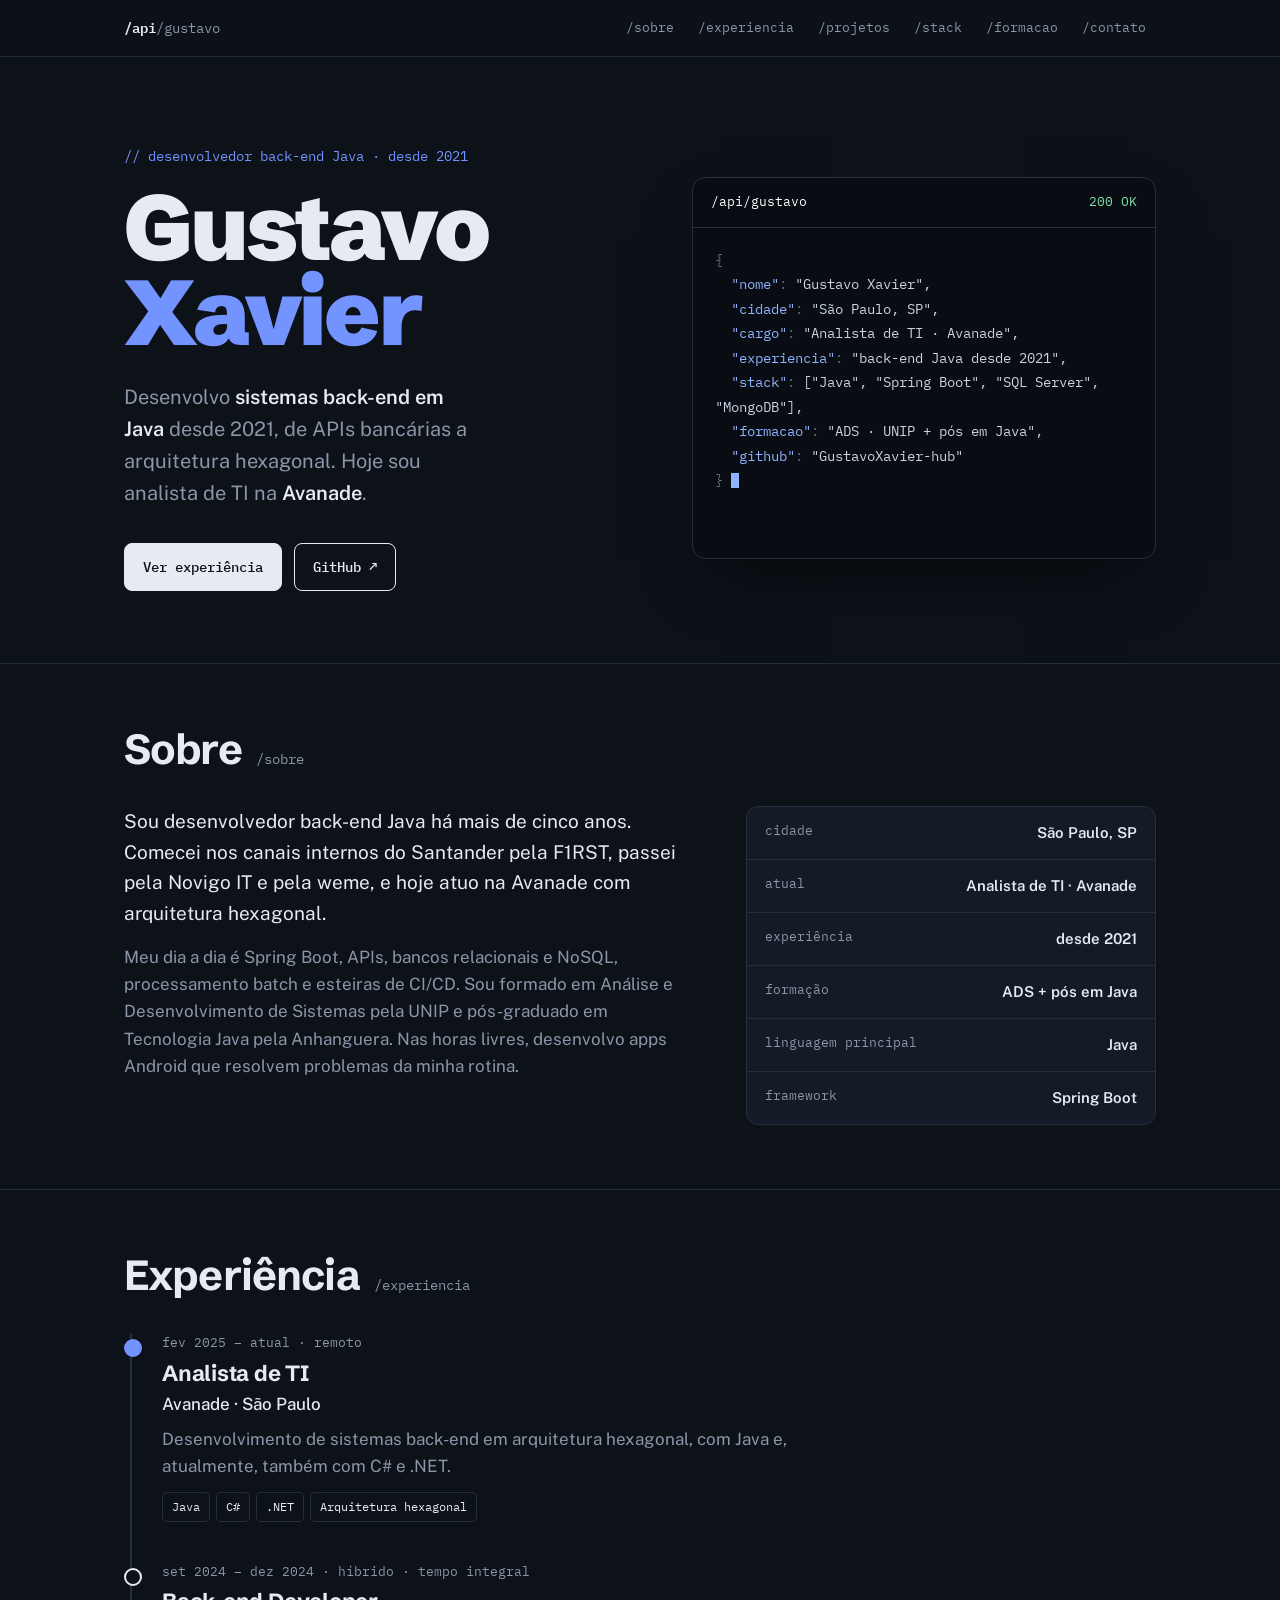
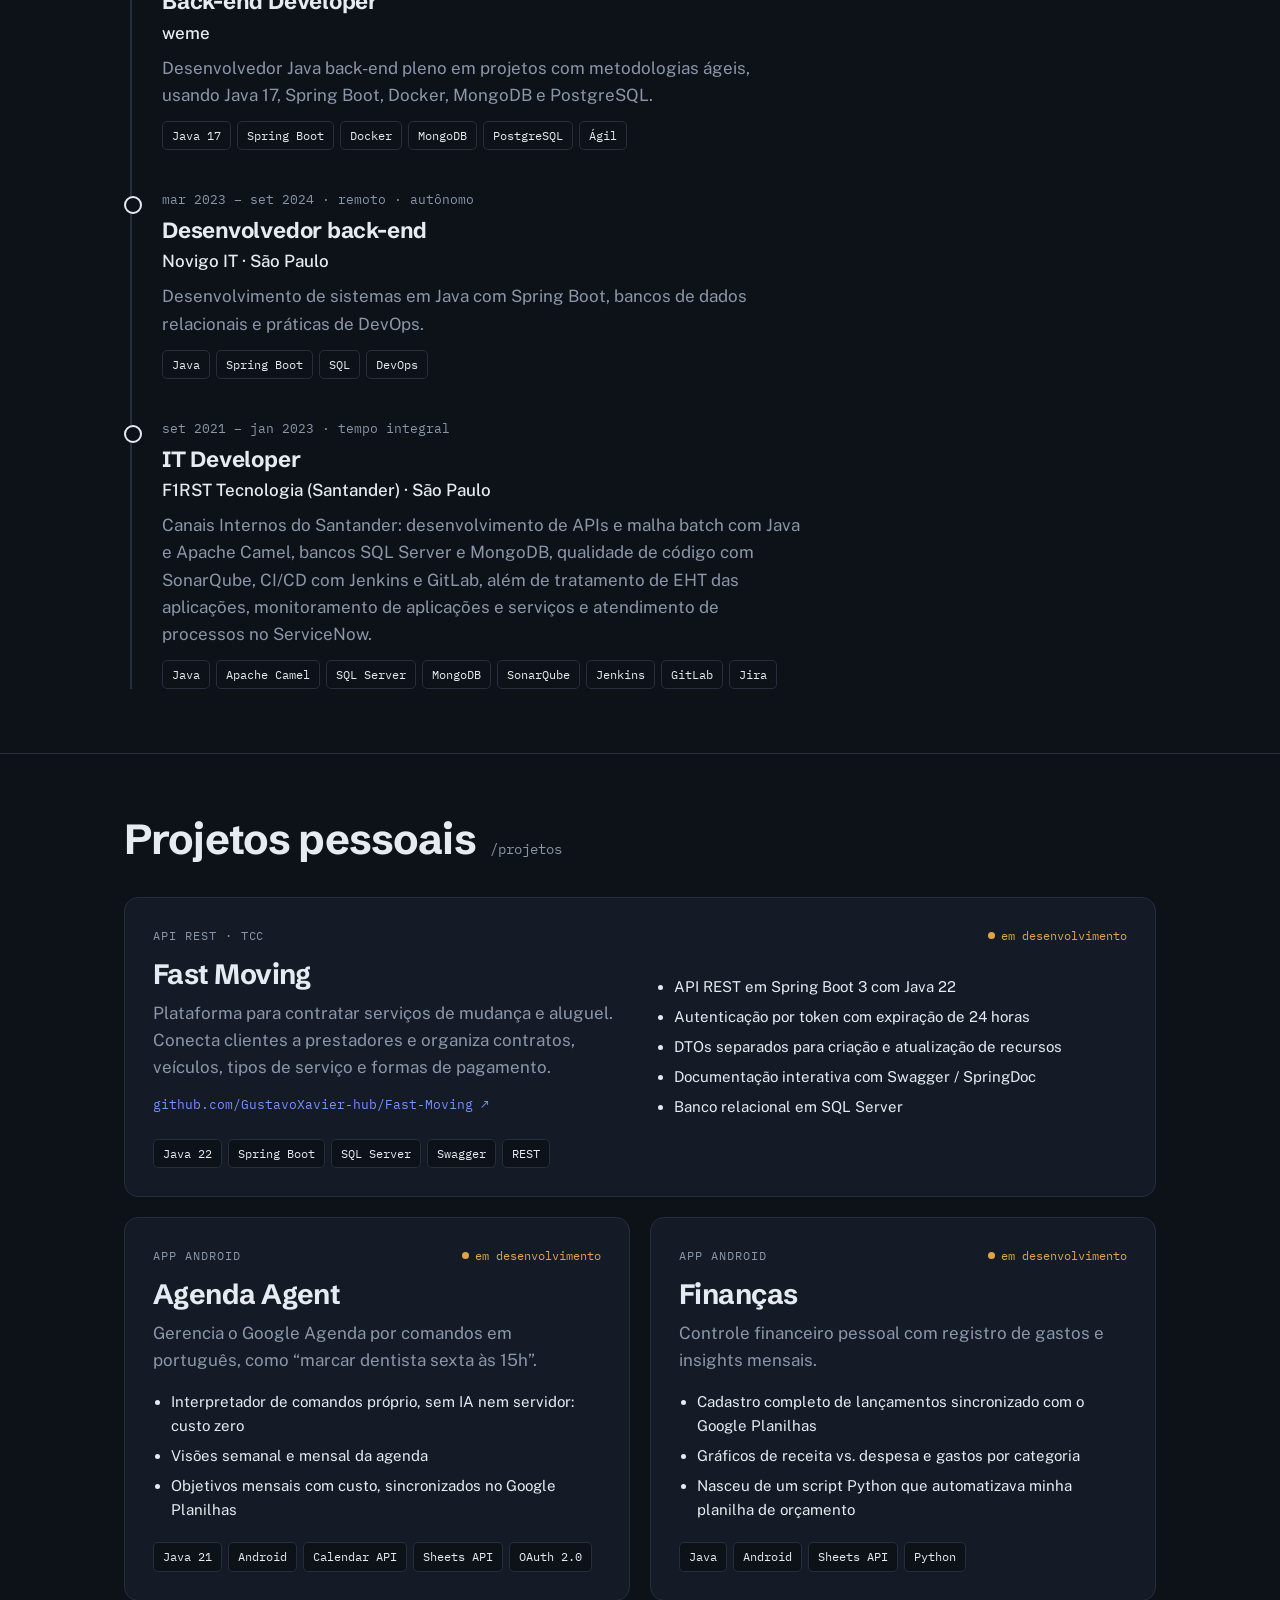
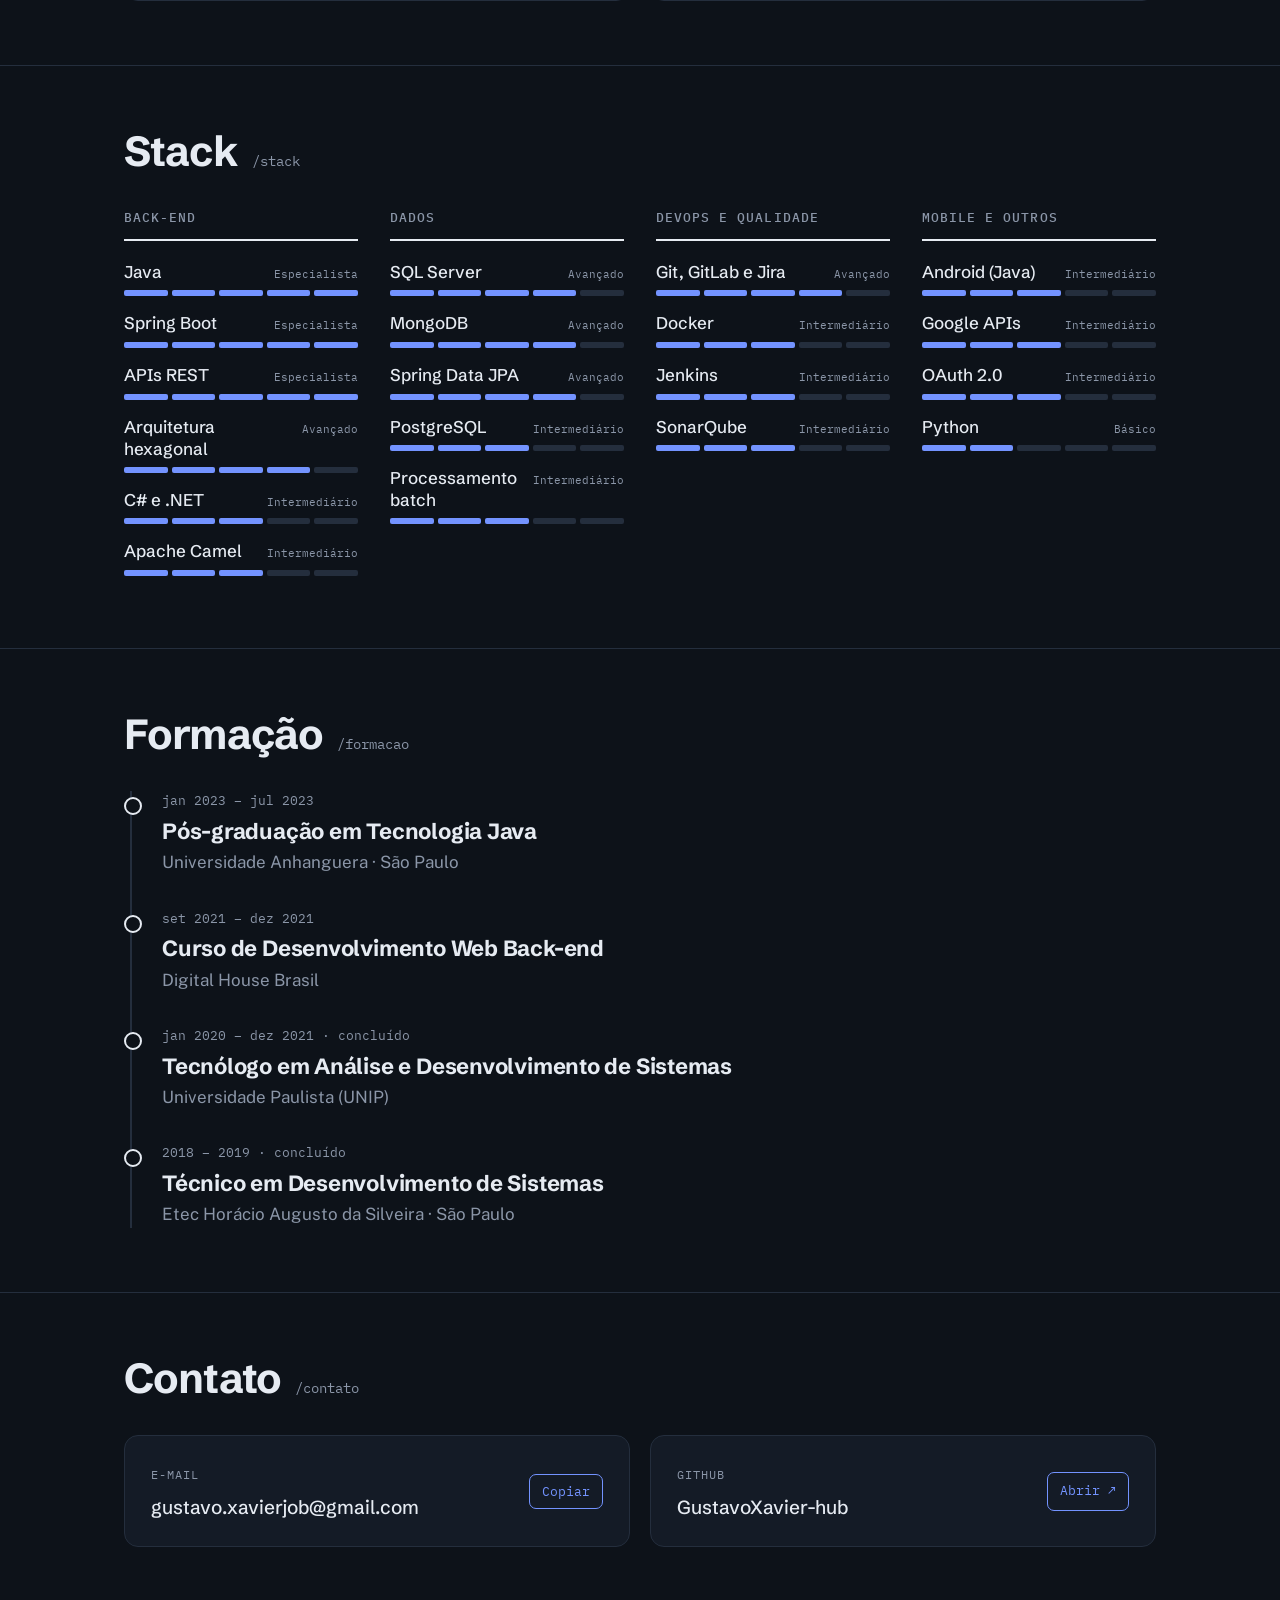
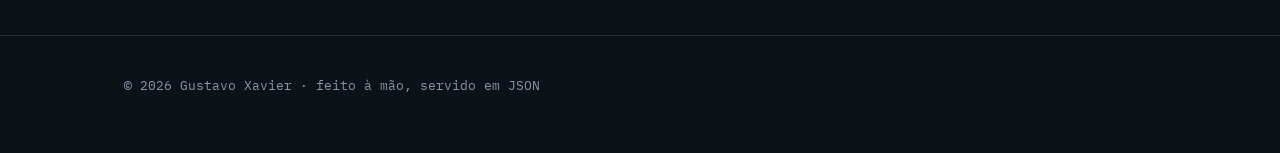
==== index.html @ a405fa2c "curriculo" ====
<!DOCTYPE html>
<html lang="pt-BR">
<head>
<meta charset="UTF-8">
<meta name="viewport" content="width=device-width, initial-scale=1">
<title>Gustavo Xavier — Desenvolvedor Java</title>
<link rel="preconnect" href="https://fonts.googleapis.com">
<link rel="preconnect" href="https://fonts.gstatic.com" crossorigin>
<link href="https://fonts.googleapis.com/css2?family=Schibsted+Grotesk:wght@500;700;900&family=Public+Sans:wght@400;500;600&family=IBM+Plex+Mono:wght@400;500;600&display=swap" rel="stylesheet">
<style>
  :root{
    --bg:#0D1219;
    --surface:#141B26;
    --ink:#E6EBF2;
    --muted:#8B96A8;
    --line:#242E3D;
    --cobalt:#7393FF;
    --cobalt-soft:rgba(115,147,255,.14);
    --amber:#E3A447;
    --code:#090D13;
    --display:"Schibsted Grotesk",system-ui,sans-serif;
    --body:"Public Sans",system-ui,sans-serif;
    --mono:"IBM Plex Mono",ui-monospace,monospace;
  }
  *{box-sizing:border-box;margin:0;padding:0}
  html{color-scheme:dark}
  html{scroll-behavior:smooth}
  body{background:var(--bg);color:var(--ink);font-family:var(--body);font-size:17px;line-height:1.6;-webkit-font-smoothing:antialiased}
  a{color:inherit}
  :focus-visible{outline:2px solid var(--cobalt);outline-offset:3px;border-radius:4px}
  .wrap{max-width:1080px;margin:0 auto;padding:0 24px}

  /* barra superior, como a base URL de uma API */
  .bar{position:sticky;top:0;z-index:5;background:rgba(13,18,25,.85);backdrop-filter:blur(8px);border-bottom:1px solid var(--line)}
  .bar .wrap{display:flex;align-items:center;justify-content:space-between;height:56px;gap:16px}
  .base{font-family:var(--mono);font-size:14px;color:var(--muted);white-space:nowrap}
  .base b{color:var(--ink);font-weight:600}
  .bar nav{display:flex;gap:4px;overflow-x:auto}
  .bar nav a{font-family:var(--mono);font-size:13px;text-decoration:none;color:var(--muted);padding:6px 10px;border-radius:6px;white-space:nowrap}
  .bar nav a:hover{background:var(--surface);color:var(--ink)}

  /* hero */
  .hero{padding:88px 0 72px}
  .hero .wrap{display:grid;grid-template-columns:1.05fr .95fr;gap:56px;align-items:center}
  .hello{font-family:var(--mono);font-size:14px;color:var(--cobalt);margin-bottom:18px}
  h1{font-family:var(--display);font-weight:900;font-size:clamp(52px,8vw,92px);line-height:.92;letter-spacing:-.035em}
  h1 span{display:block;color:var(--cobalt)}
  .lede{margin-top:26px;font-size:20px;color:var(--muted);max-width:30ch}
  .lede strong{color:var(--ink);font-weight:600}
  .cta{display:flex;gap:12px;margin-top:34px;flex-wrap:wrap}
  .btn{font-family:var(--mono);font-size:14px;font-weight:500;text-decoration:none;padding:12px 18px;border-radius:8px;border:1px solid var(--ink);display:inline-flex;align-items:center;gap:8px}
  .btn.primary{background:var(--ink);color:var(--bg)}
  .btn.primary:hover{background:var(--cobalt);border-color:var(--cobalt);color:var(--bg)}
  .btn.ghost:hover{background:var(--surface)}

  /* a resposta da API: assinatura da página */
  .response{background:var(--code);color:#C9D3E3;border:1px solid var(--line);border-radius:14px;overflow:hidden;box-shadow:0 30px 70px -30px rgba(0,0,0,.8)}
  .response .req{display:flex;align-items:center;gap:10px;padding:14px 18px;border-bottom:1px solid #222D3D;font-family:var(--mono);font-size:13px}
  .method{font-family:var(--mono);font-size:12px;font-weight:600;letter-spacing:.04em;padding:3px 8px;border-radius:5px;background:var(--cobalt);color:var(--bg)}
  .req .path{color:#fff}
  .req .status{margin-left:auto;color:#7EE0A6}
  .response pre{font-family:var(--mono);font-size:14px;line-height:1.75;padding:20px 22px 24px;white-space:pre-wrap;min-height:330px}
  .k{color:#8FB4FF}.s{color:#F2C27A}.p{color:#5E6B80}
  .caret{display:inline-block;width:8px;height:1.1em;background:#8FB4FF;vertical-align:-3px;animation:blink 1s steps(1) infinite}
  @keyframes blink{50%{opacity:0}}

  /* seções como endpoints */
  section.res{padding:64px 0;border-top:1px solid var(--line)}
  .endpoint{display:flex;align-items:baseline;gap:14px;margin-bottom:36px;flex-wrap:wrap}
  .endpoint .method{background:var(--cobalt-soft);color:var(--cobalt)}
  .endpoint h2{font-family:var(--display);font-weight:700;font-size:clamp(30px,4vw,42px);letter-spacing:-.02em;line-height:1}
  .endpoint code{font-family:var(--mono);font-size:14px;color:var(--muted)}

  .about{display:grid;grid-template-columns:1.4fr 1fr;gap:48px}
  .about p{font-size:19px;max-width:56ch}
  .about p + p{margin-top:16px;color:var(--muted);font-size:17px}
  .facts{list-style:none;border:1px solid var(--line);border-radius:12px;background:var(--surface)}
  .facts li{display:flex;justify-content:space-between;gap:16px;padding:14px 18px;font-size:15px}
  .facts li + li{border-top:1px solid var(--line)}
  .facts span{font-family:var(--mono);font-size:13px;color:var(--muted)}
  .facts b{font-weight:600;text-align:right}

  .projects{display:grid;grid-template-columns:repeat(2,1fr);gap:20px}
  .proj{background:var(--surface);border:1px solid var(--line);border-radius:14px;padding:28px;display:flex;flex-direction:column;transition:border-color .2s,transform .2s}
  .proj:hover{border-color:var(--cobalt);transform:translateY(-2px)}
  .proj.feature{grid-column:1 / -1}
  .proj .top{display:flex;justify-content:space-between;align-items:center;gap:12px;margin-bottom:14px}
  .kind{font-family:var(--mono);font-size:12px;color:var(--muted);text-transform:uppercase;letter-spacing:.08em}
  .state{font-family:var(--mono);font-size:12px;color:var(--amber);display:inline-flex;align-items:center;gap:6px}
  .state::before{content:"";width:7px;height:7px;border-radius:50%;background:var(--amber)}
  .proj h3{font-family:var(--display);font-weight:700;font-size:28px;letter-spacing:-.02em;line-height:1.1}
  .proj p{margin-top:10px;color:var(--muted)}
  .proj ul.points{margin-top:16px;padding-left:18px;color:var(--ink);font-size:15px}
  .proj ul.points li + li{margin-top:6px}
  .feature .cols{display:grid;grid-template-columns:1fr 1fr;gap:32px}
  .tags{display:flex;flex-wrap:wrap;gap:6px;margin-top:auto;padding-top:20px}
  .tag{font-family:var(--mono);font-size:12px;padding:4px 9px;border-radius:5px;background:var(--bg);border:1px solid var(--line)}
  .proj a.repo{font-family:var(--mono);font-size:13px;color:var(--cobalt);text-decoration:none;margin-top:14px;display:inline-block}
  .proj a.repo:hover{text-decoration:underline}

  .stack{display:grid;grid-template-columns:repeat(4,1fr);gap:32px}
  .group h3{font-family:var(--mono);font-size:13px;font-weight:500;color:var(--muted);text-transform:uppercase;letter-spacing:.08em;padding-bottom:10px;border-bottom:2px solid var(--ink);margin-bottom:12px}
  .group ul{list-style:none}
  .group li{padding:8px 0}
  .sk{display:flex;justify-content:space-between;align-items:baseline;gap:8px}
  .sk span{font-family:var(--display);font-weight:500;font-size:17px;line-height:1.3}
  .sk em{font-style:normal;font-family:var(--mono);font-size:11px;color:var(--muted)}
  .meter{display:grid;grid-template-columns:repeat(5,1fr);gap:4px;margin-top:7px}
  .meter i{height:6px;border-radius:2px;background:var(--line)}
  .meter i.on{background:var(--cobalt)}
  .stack .group{min-width:0}

  .timeline{list-style:none;border-left:2px solid var(--line);margin-left:6px}
  .timeline li{position:relative;padding:0 0 32px 30px}
  .timeline li:last-child{padding-bottom:0}
  .timeline li::before{content:"";position:absolute;left:-8px;top:6px;width:14px;height:14px;border-radius:50%;background:var(--bg);border:2px solid var(--ink)}
  .timeline li.now::before{background:var(--cobalt);border-color:var(--cobalt)}
  .when{font-family:var(--mono);font-size:13px;color:var(--muted)}
  .timeline h3{font-family:var(--display);font-weight:700;font-size:22px;letter-spacing:-.01em;margin-top:2px}
  .timeline p{color:var(--muted)}
  .timeline .org{color:var(--ink);font-weight:500}
  .timeline .desc{margin-top:8px;max-width:64ch}
  .jobs .tags{padding-top:12px}
  .jobs li{padding-bottom:40px}

  .contact{display:grid;grid-template-columns:repeat(2,1fr);gap:20px}
  .ch{background:var(--surface);border:1px solid var(--line);border-radius:14px;padding:24px 26px;display:flex;justify-content:space-between;align-items:center;gap:16px}
  .ch span{font-family:var(--mono);font-size:12px;color:var(--muted);text-transform:uppercase;letter-spacing:.08em}
  .ch b{display:block;font-family:var(--display);font-weight:500;font-size:19px;margin-top:4px;word-break:break-all}
  .ch a, .ch button{font-family:var(--mono);font-size:13px;color:var(--cobalt);background:none;border:1px solid var(--cobalt);border-radius:7px;padding:8px 12px;cursor:pointer;text-decoration:none;white-space:nowrap}
  .ch a:hover, .ch button:hover{background:var(--cobalt);color:var(--bg)}

  footer{padding:40px 0 56px;border-top:1px solid var(--line);margin-top:24px}
  footer p{font-family:var(--mono);font-size:13px;color:var(--muted)}

  @media (max-width:860px){
    .hero{padding:56px 0 48px}
    .hero .wrap,.about,.feature .cols,.contact{grid-template-columns:1fr}
    .projects{grid-template-columns:1fr}
    .stack{grid-template-columns:repeat(2,1fr);gap:28px}
    .response pre{min-height:0;font-size:13px}
    .bar nav{display:none}
  }
  @media (prefers-reduced-motion:reduce){
    html{scroll-behavior:auto}
    .caret{animation:none}
    .proj{transition:none}
    .proj:hover{transform:none}
  }
</style>
</head>
<body>

<header class="bar">
  <div class="wrap">
    <div class="base"><b>/api</b>/gustavo</div>
    <nav aria-label="Seções">
      <a href="#sobre">/sobre</a>
      <a href="#experiencia">/experiencia</a>
      <a href="#projetos">/projetos</a>
      <a href="#stack">/stack</a>
      <a href="#formacao">/formacao</a>
      <a href="#contato">/contato</a>
    </nav>
  </div>
</header>

<main>
  <section class="hero">
    <div class="wrap">
      <div>
        <p class="hello">// desenvolvedor back-end Java · desde 2021</p>
        <h1>Gustavo<span>Xavier</span></h1>
        <p class="lede">Desenvolvo <strong>sistemas back-end em Java</strong> desde 2021, de APIs bancárias a arquitetura hexagonal. Hoje sou analista de TI na <strong>Avanade</strong>.</p>
        <div class="cta">
          <a class="btn primary" href="#experiencia">Ver experiência</a>
          <a class="btn ghost" href="https://github.com/GustavoXavier-hub">GitHub ↗</a>
        </div>
      </div>

      <div class="response" aria-label="Resumo do perfil em formato JSON">
        <div class="req">
          <span class="path">/api/gustavo</span>
          <span class="status">200 OK</span>
        </div>
        <pre id="json"></pre>
      </div>
    </div>
  </section>

  <section class="res" id="sobre">
    <div class="wrap">
      <div class="endpoint"><h2>Sobre</h2><code>/sobre</code></div>
      <div class="about">
        <div>
          <p>Sou desenvolvedor back-end Java há mais de cinco anos. Comecei nos canais internos do Santander pela F1RST, passei pela Novigo IT e pela weme, e hoje atuo na Avanade com arquitetura hexagonal.</p>
          <p>Meu dia a dia é Spring Boot, APIs, bancos relacionais e NoSQL, processamento batch e esteiras de CI/CD. Sou formado em Análise e Desenvolvimento de Sistemas pela UNIP e pós-graduado em Tecnologia Java pela Anhanguera. Nas horas livres, desenvolvo apps Android que resolvem problemas da minha rotina.</p>
        </div>
        <ul class="facts">
          <li><span>cidade</span><b>São Paulo, SP</b></li>
          <li><span>atual</span><b>Analista de TI · Avanade</b></li>
          <li><span>experiência</span><b>desde 2021</b></li>
          <li><span>formação</span><b>ADS + pós em Java</b></li>
          <li><span>linguagem principal</span><b>Java</b></li>
          <li><span>framework</span><b>Spring Boot</b></li>
        </ul>
      </div>
    </div>
  </section>

  <section class="res" id="experiencia">
    <div class="wrap">
      <div class="endpoint"><h2>Experiência</h2><code>/experiencia</code></div>
      <ol class="timeline jobs">
        <li class="now">
          <p class="when">fev 2025 – atual · remoto</p>
          <h3>Analista de TI</h3>
          <p class="org">Avanade · São Paulo</p>
          <p class="desc">Desenvolvimento de sistemas back-end em arquitetura hexagonal, com Java e, atualmente, também com C# e .NET.</p>
          <div class="tags"><span class="tag">Java</span><span class="tag">C#</span><span class="tag">.NET</span><span class="tag">Arquitetura hexagonal</span></div>
        </li>
        <li>
          <p class="when">set 2024 – dez 2024 · híbrido · tempo integral</p>
          <h3>Back-end Developer</h3>
          <p class="org">weme</p>
          <p class="desc">Desenvolvedor Java back-end pleno em projetos com metodologias ágeis, usando Java 17, Spring Boot, Docker, MongoDB e PostgreSQL.</p>
          <div class="tags"><span class="tag">Java 17</span><span class="tag">Spring Boot</span><span class="tag">Docker</span><span class="tag">MongoDB</span><span class="tag">PostgreSQL</span><span class="tag">Ágil</span></div>
        </li>
        <li>
          <p class="when">mar 2023 – set 2024 · remoto · autônomo</p>
          <h3>Desenvolvedor back-end</h3>
          <p class="org">Novigo IT · São Paulo</p>
          <p class="desc">Desenvolvimento de sistemas em Java com Spring Boot, bancos de dados relacionais e práticas de DevOps.</p>
          <div class="tags"><span class="tag">Java</span><span class="tag">Spring Boot</span><span class="tag">SQL</span><span class="tag">DevOps</span></div>
        </li>
        <li>
          <p class="when">set 2021 – jan 2023 · tempo integral</p>
          <h3>IT Developer</h3>
          <p class="org">F1RST Tecnologia (Santander) · São Paulo</p>
          <p class="desc">Canais Internos do Santander: desenvolvimento de APIs e malha batch com Java e Apache Camel, bancos SQL Server e MongoDB, qualidade de código com SonarQube, CI/CD com Jenkins e GitLab, além de tratamento de EHT das aplicações, monitoramento de aplicações e serviços e atendimento de processos no ServiceNow.</p>
          <div class="tags"><span class="tag">Java</span><span class="tag">Apache Camel</span><span class="tag">SQL Server</span><span class="tag">MongoDB</span><span class="tag">SonarQube</span><span class="tag">Jenkins</span><span class="tag">GitLab</span><span class="tag">Jira</span></div>
        </li>
      </ol>
    </div>
  </section>

  <section class="res" id="projetos">
    <div class="wrap">
      <div class="endpoint"><h2>Projetos pessoais</h2><code>/projetos</code></div>
      <div class="projects">

        <article class="proj feature">
          <div class="top"><span class="kind">API REST · TCC</span><span class="state">em desenvolvimento</span></div>
          <div class="cols">
            <div>
              <h3>Fast Moving</h3>
              <p>Plataforma para contratar serviços de mudança e aluguel. Conecta clientes a prestadores e organiza contratos, veículos, tipos de serviço e formas de pagamento.</p>
              <a class="repo" href="https://github.com/GustavoXavier-hub/Fast-Moving">github.com/GustavoXavier-hub/Fast-Moving ↗</a>
            </div>
            <ul class="points">
              <li>API REST em Spring Boot 3 com Java 22</li>
              <li>Autenticação por token com expiração de 24 horas</li>
              <li>DTOs separados para criação e atualização de recursos</li>
              <li>Documentação interativa com Swagger / SpringDoc</li>
              <li>Banco relacional em SQL Server</li>
            </ul>
          </div>
          <div class="tags"><span class="tag">Java 22</span><span class="tag">Spring Boot</span><span class="tag">SQL Server</span><span class="tag">Swagger</span><span class="tag">REST</span></div>
        </article>

        <article class="proj">
          <div class="top"><span class="kind">App Android</span><span class="state">em desenvolvimento</span></div>
          <h3>Agenda Agent</h3>
          <p>Gerencia o Google Agenda por comandos em português, como “marcar dentista sexta às 15h”.</p>
          <ul class="points">
            <li>Interpretador de comandos próprio, sem IA nem servidor: custo zero</li>
            <li>Visões semanal e mensal da agenda</li>
            <li>Objetivos mensais com custo, sincronizados no Google Planilhas</li>
          </ul>
          <div class="tags"><span class="tag">Java 21</span><span class="tag">Android</span><span class="tag">Calendar API</span><span class="tag">Sheets API</span><span class="tag">OAuth 2.0</span></div>
        </article>

        <article class="proj">
          <div class="top"><span class="kind">App Android</span><span class="state">em desenvolvimento</span></div>
          <h3>Finanças</h3>
          <p>Controle financeiro pessoal com registro de gastos e insights mensais.</p>
          <ul class="points">
            <li>Cadastro completo de lançamentos sincronizado com o Google Planilhas</li>
            <li>Gráficos de receita vs. despesa e gastos por categoria</li>
            <li>Nasceu de um script Python que automatizava minha planilha de orçamento</li>
          </ul>
          <div class="tags"><span class="tag">Java</span><span class="tag">Android</span><span class="tag">Sheets API</span><span class="tag">Python</span></div>
        </article>

      </div>
    </div>
  </section>

  <section class="res" id="stack">
    <div class="wrap">
      <div class="endpoint"><h2>Stack</h2><code>/stack</code></div>
      <div class="stack">
        <div class="group"><h3>Back-end</h3><ul>
          <li><div class="sk"><span>Java</span><em>Especialista</em></div><div class="meter" role="img" aria-label="Java: Especialista, nível 5 de 5"><i class="on"></i><i class="on"></i><i class="on"></i><i class="on"></i><i class="on"></i></div></li>
          <li><div class="sk"><span>Spring Boot</span><em>Especialista</em></div><div class="meter" role="img" aria-label="Spring Boot: Especialista, nível 5 de 5"><i class="on"></i><i class="on"></i><i class="on"></i><i class="on"></i><i class="on"></i></div></li>
          <li><div class="sk"><span>APIs REST</span><em>Especialista</em></div><div class="meter" role="img" aria-label="APIs REST: Especialista, nível 5 de 5"><i class="on"></i><i class="on"></i><i class="on"></i><i class="on"></i><i class="on"></i></div></li>
          <li><div class="sk"><span>Arquitetura hexagonal</span><em>Avançado</em></div><div class="meter" role="img" aria-label="Arquitetura hexagonal: Avançado, nível 4 de 5"><i class="on"></i><i class="on"></i><i class="on"></i><i class="on"></i><i class=""></i></div></li>
          <li><div class="sk"><span>C# e .NET</span><em>Intermediário</em></div><div class="meter" role="img" aria-label="C# e .NET: Intermediário, nível 3 de 5"><i class="on"></i><i class="on"></i><i class="on"></i><i class=""></i><i class=""></i></div></li>
          <li><div class="sk"><span>Apache Camel</span><em>Intermediário</em></div><div class="meter" role="img" aria-label="Apache Camel: Intermediário, nível 3 de 5"><i class="on"></i><i class="on"></i><i class="on"></i><i class=""></i><i class=""></i></div></li>
        </ul></div>
        <div class="group"><h3>Dados</h3><ul>
          <li><div class="sk"><span>SQL Server</span><em>Avançado</em></div><div class="meter" role="img" aria-label="SQL Server: Avançado, nível 4 de 5"><i class="on"></i><i class="on"></i><i class="on"></i><i class="on"></i><i class=""></i></div></li>
          <li><div class="sk"><span>MongoDB</span><em>Avançado</em></div><div class="meter" role="img" aria-label="MongoDB: Avançado, nível 4 de 5"><i class="on"></i><i class="on"></i><i class="on"></i><i class="on"></i><i class=""></i></div></li>
          <li><div class="sk"><span>Spring Data JPA</span><em>Avançado</em></div><div class="meter" role="img" aria-label="Spring Data JPA: Avançado, nível 4 de 5"><i class="on"></i><i class="on"></i><i class="on"></i><i class="on"></i><i class=""></i></div></li>
          <li><div class="sk"><span>PostgreSQL</span><em>Intermediário</em></div><div class="meter" role="img" aria-label="PostgreSQL: Intermediário, nível 3 de 5"><i class="on"></i><i class="on"></i><i class="on"></i><i class=""></i><i class=""></i></div></li>
          <li><div class="sk"><span>Processamento batch</span><em>Intermediário</em></div><div class="meter" role="img" aria-label="Processamento batch: Intermediário, nível 3 de 5"><i class="on"></i><i class="on"></i><i class="on"></i><i class=""></i><i class=""></i></div></li>
        </ul></div>
        <div class="group"><h3>DevOps e qualidade</h3><ul>
          <li><div class="sk"><span>Git, GitLab e Jira</span><em>Avançado</em></div><div class="meter" role="img" aria-label="Git, GitLab e Jira: Avançado, nível 4 de 5"><i class="on"></i><i class="on"></i><i class="on"></i><i class="on"></i><i class=""></i></div></li>
          <li><div class="sk"><span>Docker</span><em>Intermediário</em></div><div class="meter" role="img" aria-label="Docker: Intermediário, nível 3 de 5"><i class="on"></i><i class="on"></i><i class="on"></i><i class=""></i><i class=""></i></div></li>
          <li><div class="sk"><span>Jenkins</span><em>Intermediário</em></div><div class="meter" role="img" aria-label="Jenkins: Intermediário, nível 3 de 5"><i class="on"></i><i class="on"></i><i class="on"></i><i class=""></i><i class=""></i></div></li>
          <li><div class="sk"><span>SonarQube</span><em>Intermediário</em></div><div class="meter" role="img" aria-label="SonarQube: Intermediário, nível 3 de 5"><i class="on"></i><i class="on"></i><i class="on"></i><i class=""></i><i class=""></i></div></li>
        </ul></div>
        <div class="group"><h3>Mobile e outros</h3><ul>
          <li><div class="sk"><span>Android (Java)</span><em>Intermediário</em></div><div class="meter" role="img" aria-label="Android (Java): Intermediário, nível 3 de 5"><i class="on"></i><i class="on"></i><i class="on"></i><i class=""></i><i class=""></i></div></li>
          <li><div class="sk"><span>Google APIs</span><em>Intermediário</em></div><div class="meter" role="img" aria-label="Google APIs: Intermediário, nível 3 de 5"><i class="on"></i><i class="on"></i><i class="on"></i><i class=""></i><i class=""></i></div></li>
          <li><div class="sk"><span>OAuth 2.0</span><em>Intermediário</em></div><div class="meter" role="img" aria-label="OAuth 2.0: Intermediário, nível 3 de 5"><i class="on"></i><i class="on"></i><i class="on"></i><i class=""></i><i class=""></i></div></li>
          <li><div class="sk"><span>Python</span><em>Básico</em></div><div class="meter" role="img" aria-label="Python: Básico, nível 2 de 5"><i class="on"></i><i class="on"></i><i class=""></i><i class=""></i><i class=""></i></div></li>
        </ul></div>
      </div>
    </div>
  </section>

  <section class="res" id="formacao">
    <div class="wrap">
      <div class="endpoint"><h2>Formação</h2><code>/formacao</code></div>
      <ol class="timeline">
        <li>
          <p class="when">jan 2023 – jul 2023</p>
          <h3>Pós-graduação em Tecnologia Java</h3>
          <p>Universidade Anhanguera · São Paulo</p>
        </li>
        <li>
          <p class="when">set 2021 – dez 2021</p>
          <h3>Curso de Desenvolvimento Web Back-end</h3>
          <p>Digital House Brasil</p>
        </li>
        <li>
          <p class="when">jan 2020 – dez 2021 · concluído</p>
          <h3>Tecnólogo em Análise e Desenvolvimento de Sistemas</h3>
          <p>Universidade Paulista (UNIP)</p>
        </li>
        <li>
          <p class="when">2018 – 2019 · concluído</p>
          <h3>Técnico em Desenvolvimento de Sistemas</h3>
          <p>Etec Horácio Augusto da Silveira · São Paulo</p>
        </li>
      </ol>
    </div>
  </section>

  <section class="res" id="contato">
    <div class="wrap">
      <div class="endpoint"><h2>Contato</h2><code>/contato</code></div>
      <div class="contact">
        <div class="ch">
          <div><span>e-mail</span><b id="mail">gustavo.xavierjob@gmail.com</b></div>
          <button type="button" id="copy">Copiar</button>
        </div>
        <div class="ch">
          <div><span>GitHub</span><b>GustavoXavier-hub</b></div>
          <a href="https://github.com/GustavoXavier-hub">Abrir ↗</a>
        </div>
      </div>
    </div>
  </section>
</main>

<footer>
  <div class="wrap"><p>© 2026 Gustavo Xavier · feito à mão, servido em JSON</p></div>
</footer>

<script>
  // Resposta da API digitada no carregamento
  const lines = [
    ['{', 'p'],
    ['  "nome": "Gustavo Xavier",', 'kv'],
    ['  "cidade": "São Paulo, SP",', 'kv'],
    ['  "cargo": "Analista de TI · Avanade",', 'kv'],
    ['  "experiencia": "back-end Java desde 2021",', 'kv'],
    ['  "stack": ["Java", "Spring Boot", "SQL Server", "MongoDB"],', 'kv'],
    ['  "formacao": "ADS · UNIP + pós em Java",', 'kv'],
        ['  "github": "GustavoXavier-hub"', 'kv'],
    ['}', 'p']
  ];
  const esc = s => s.replace(/&/g,'&amp;').replace(/</g,'&lt;');
  function paint(line, type){
    if(type === 'p') return '<span class="p">'+esc(line)+'</span>';
    return esc(line)
      .replace(/^(\s*)("[^"]+")(:)/, '$1<span class="k">$2</span><span class="p">$3</span>')
      .replace(/(: )(.*)$/, (m,a,b)=> a + b.replace(/("[^"]*")/g,'<span class="s">$1</span>'));
  }
  const out = document.getElementById('json');
  const full = lines.map(([l,t]) => paint(l,t)).join('\n');
  const reduce = window.matchMedia('(prefers-reduced-motion: reduce)').matches;
  if(reduce){ out.innerHTML = full; }
  else{
    let i = 0;
    const tick = () => {
      out.innerHTML = lines.slice(0,i).map(([l,t]) => paint(l,t)).join('\n') + (i < lines.length ? '\n<span class="caret"></span>' : ' <span class="caret"></span>');
      if(i++ < lines.length) setTimeout(tick, 140);
    };
    tick();
  }

  // Copiar e-mail
  const btn = document.getElementById('copy');
  btn.addEventListener('click', async () => {
    try{
      await navigator.clipboard.writeText(document.getElementById('mail').textContent);
      btn.textContent = 'Copiado';
    }catch(e){
      btn.textContent = 'Selecione o texto';
    }
    setTimeout(()=> btn.textContent = 'Copiar', 2000);
  });
</script>
</body>
</html>
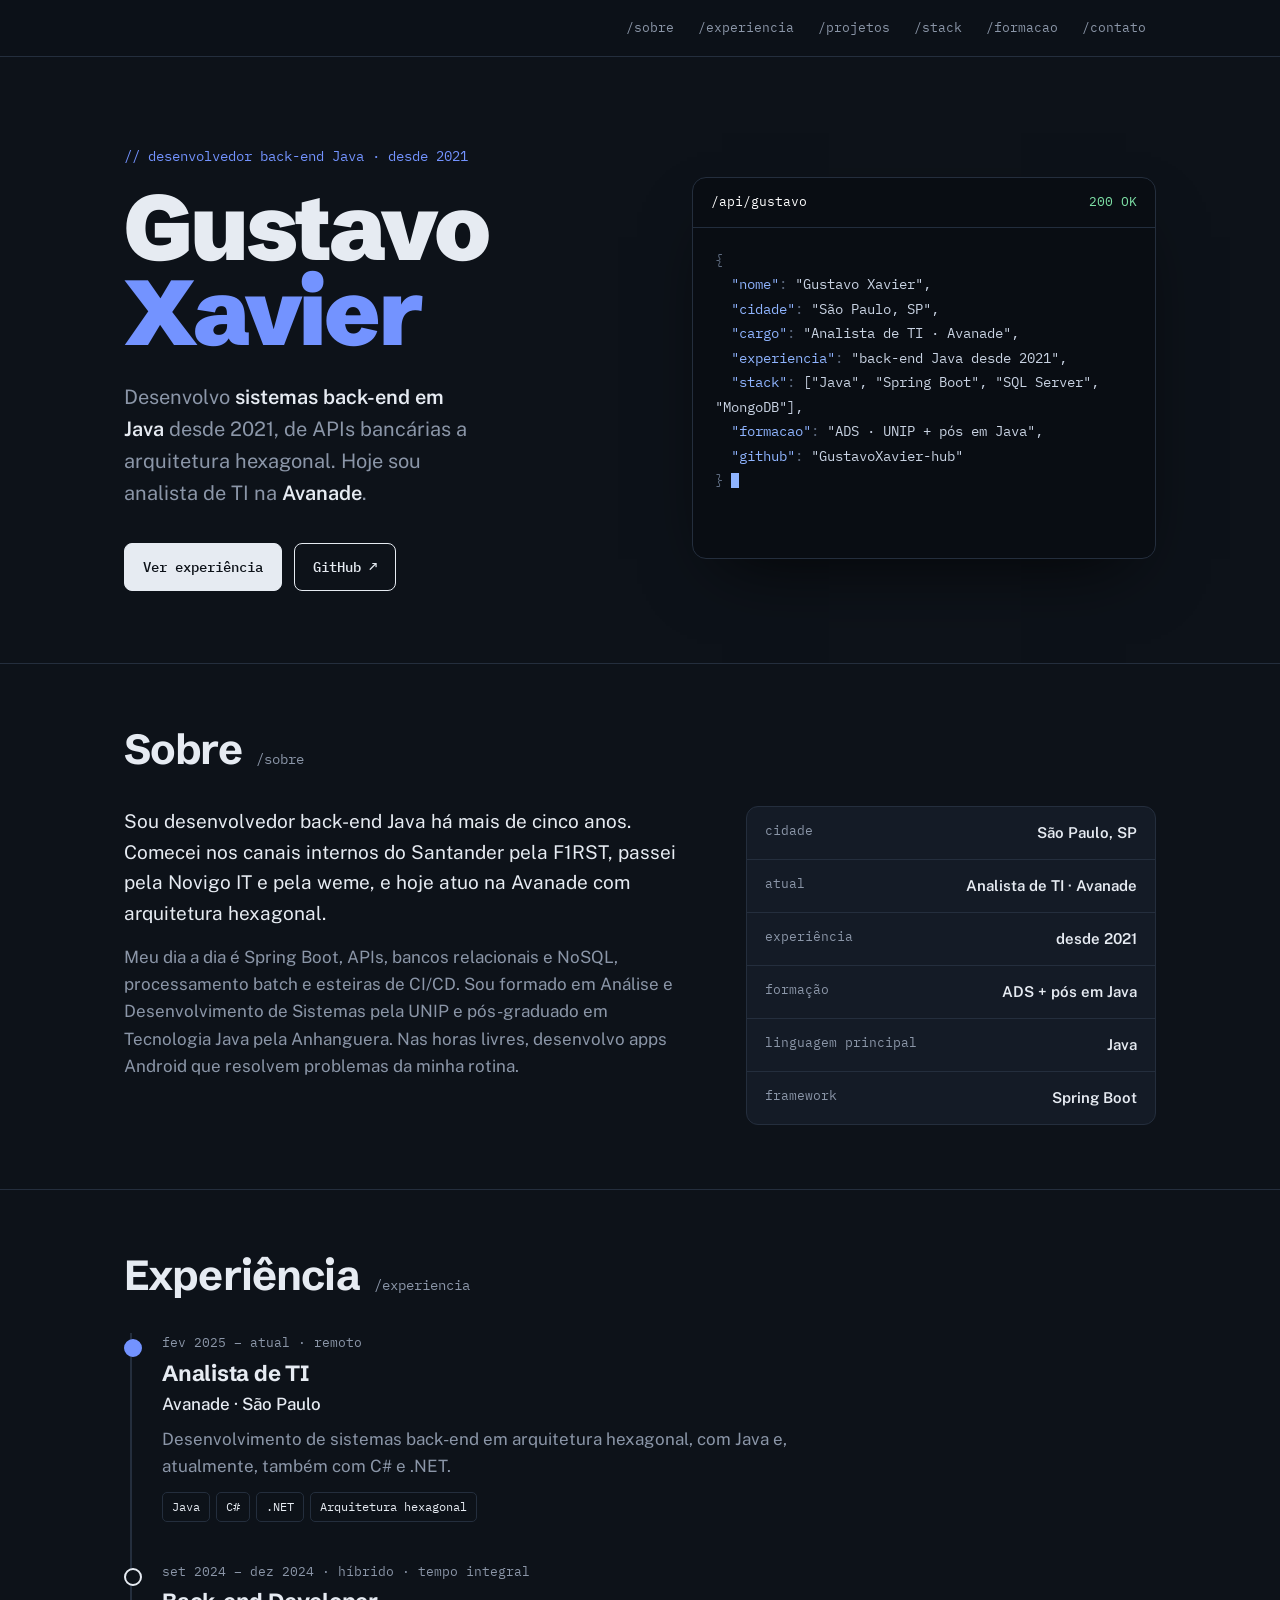
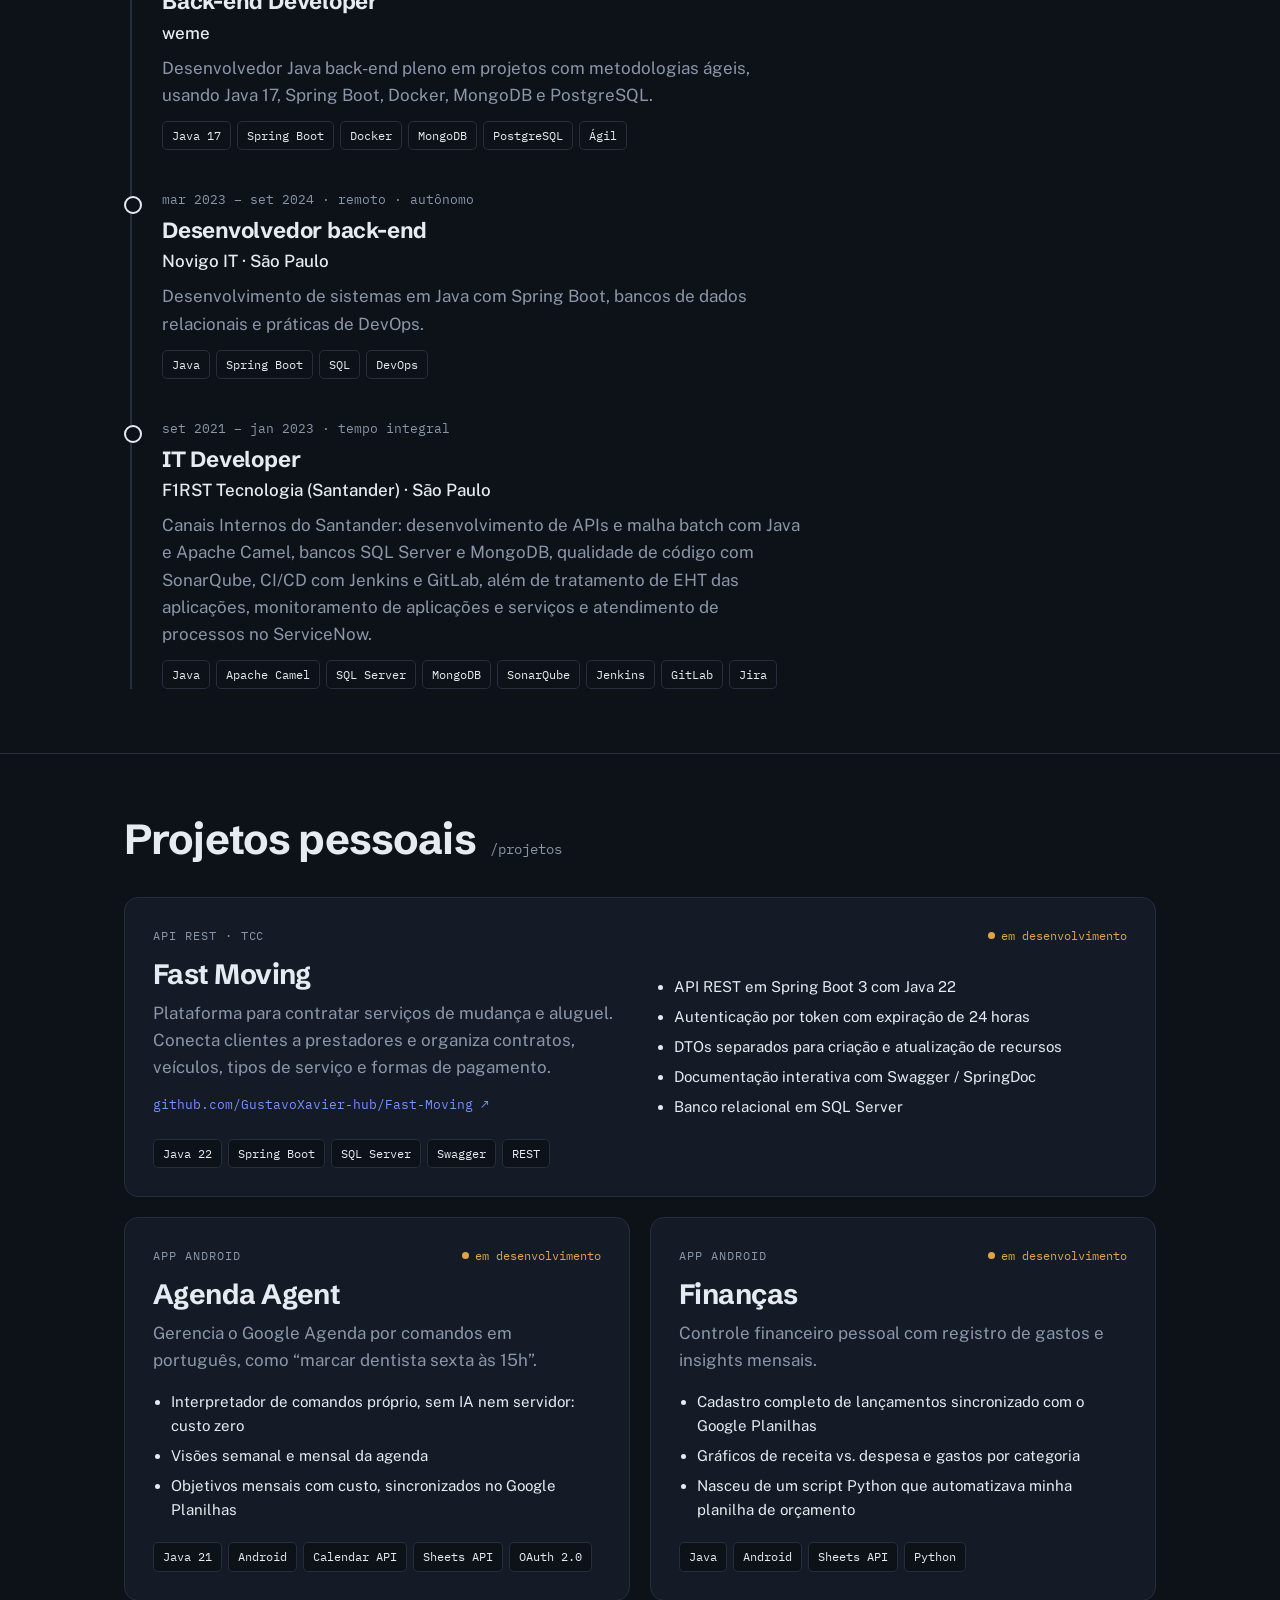
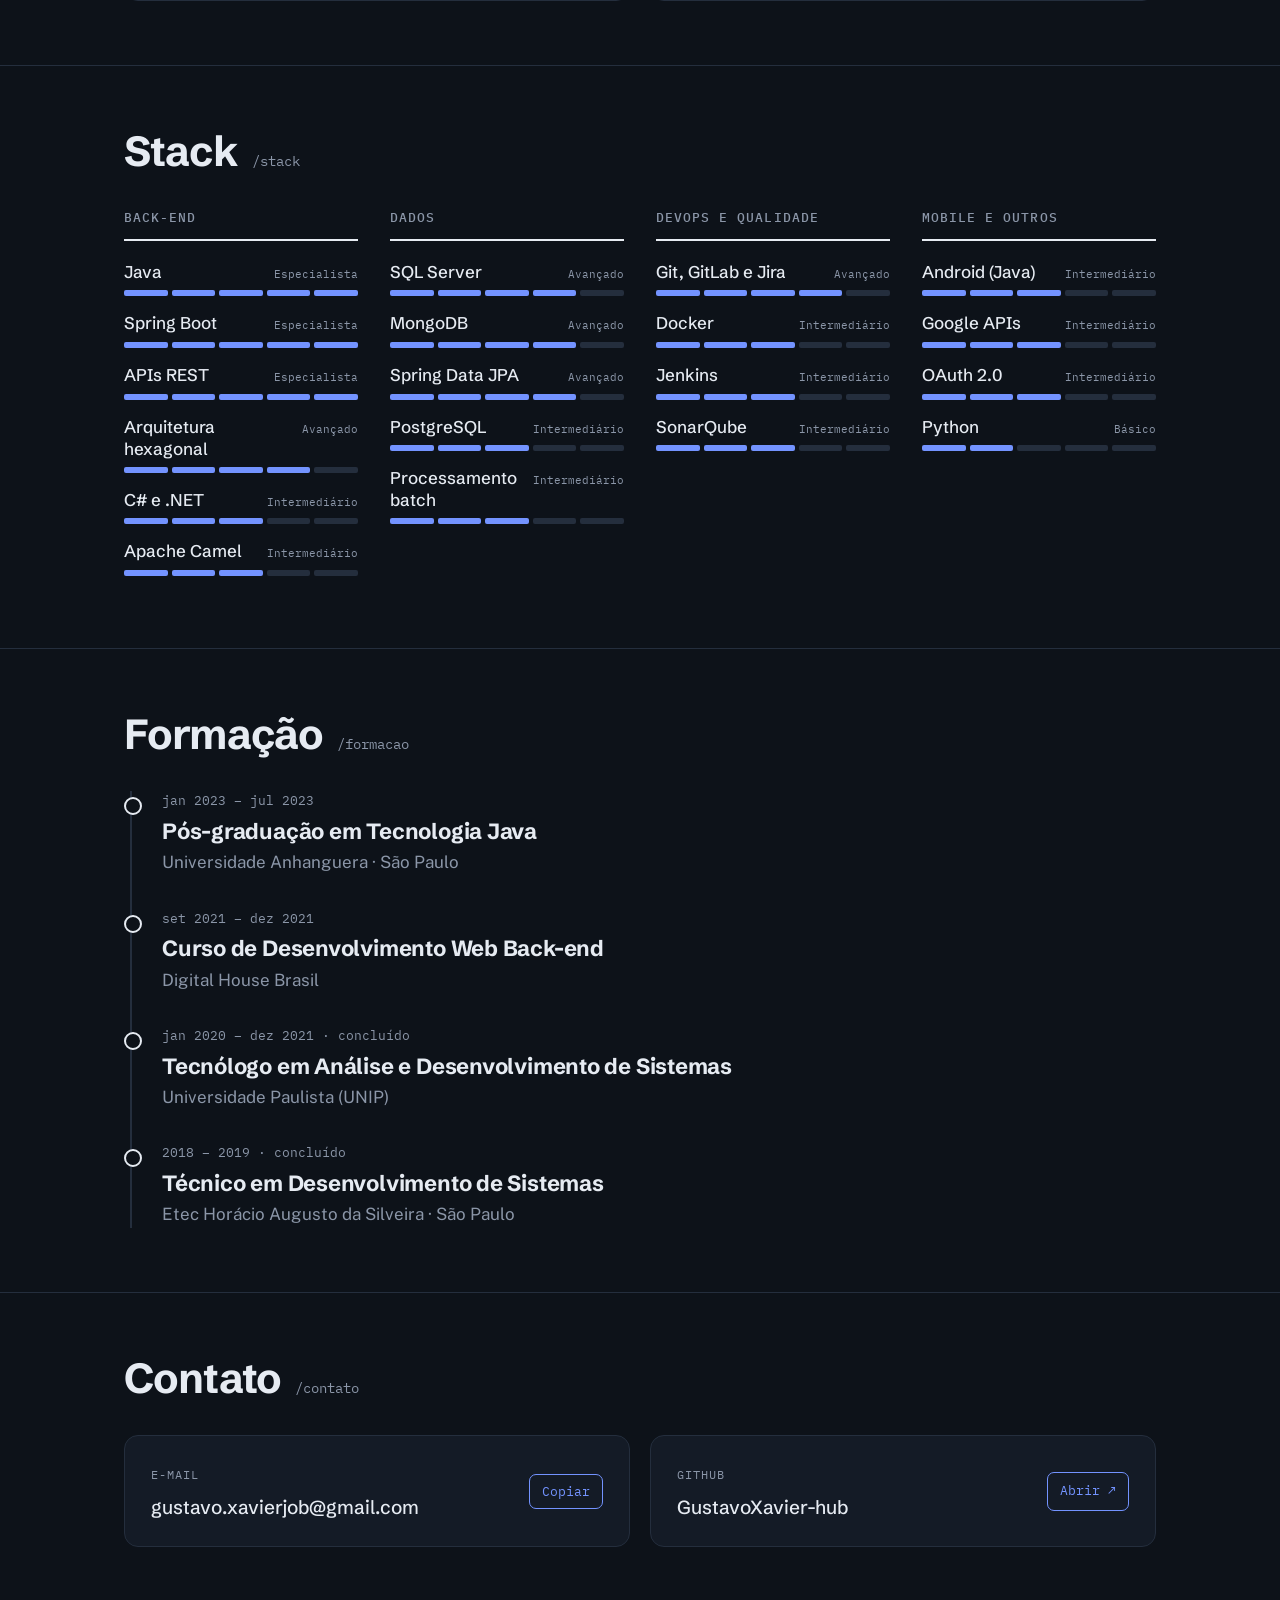
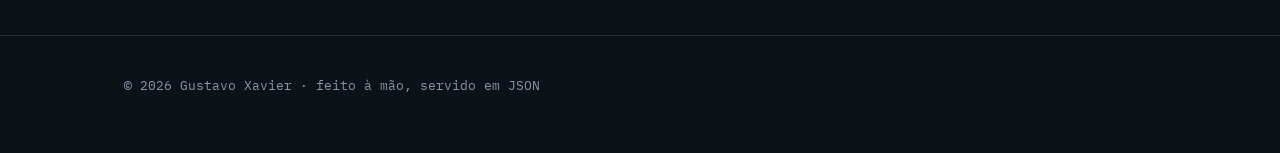
==== commit 3928eb69: "Remove /api/gustavo do cabeçalho Co-Authored-By: Claude Opus 5.5 <noreply@anthropic.com>" ====
--- a/index.html
+++ b/index.html
@@ -7,153 +7,12 @@
 <link rel="preconnect" href="https://fonts.googleapis.com">
 <link rel="preconnect" href="https://fonts.gstatic.com" crossorigin>
 <link href="https://fonts.googleapis.com/css2?family=Schibsted+Grotesk:wght@500;700;900&family=Public+Sans:wght@400;500;600&family=IBM+Plex+Mono:wght@400;500;600&display=swap" rel="stylesheet">
-<style>
-  :root{
-    --bg:#0D1219;
-    --surface:#141B26;
-    --ink:#E6EBF2;
-    --muted:#8B96A8;
-    --line:#242E3D;
-    --cobalt:#7393FF;
-    --cobalt-soft:rgba(115,147,255,.14);
-    --amber:#E3A447;
-    --code:#090D13;
-    --display:"Schibsted Grotesk",system-ui,sans-serif;
-    --body:"Public Sans",system-ui,sans-serif;
-    --mono:"IBM Plex Mono",ui-monospace,monospace;
-  }
-  *{box-sizing:border-box;margin:0;padding:0}
-  html{color-scheme:dark}
-  html{scroll-behavior:smooth}
-  body{background:var(--bg);color:var(--ink);font-family:var(--body);font-size:17px;line-height:1.6;-webkit-font-smoothing:antialiased}
-  a{color:inherit}
-  :focus-visible{outline:2px solid var(--cobalt);outline-offset:3px;border-radius:4px}
-  .wrap{max-width:1080px;margin:0 auto;padding:0 24px}
-
-  /* barra superior, como a base URL de uma API */
-  .bar{position:sticky;top:0;z-index:5;background:rgba(13,18,25,.85);backdrop-filter:blur(8px);border-bottom:1px solid var(--line)}
-  .bar .wrap{display:flex;align-items:center;justify-content:space-between;height:56px;gap:16px}
-  .base{font-family:var(--mono);font-size:14px;color:var(--muted);white-space:nowrap}
-  .base b{color:var(--ink);font-weight:600}
-  .bar nav{display:flex;gap:4px;overflow-x:auto}
-  .bar nav a{font-family:var(--mono);font-size:13px;text-decoration:none;color:var(--muted);padding:6px 10px;border-radius:6px;white-space:nowrap}
-  .bar nav a:hover{background:var(--surface);color:var(--ink)}
-
-  /* hero */
-  .hero{padding:88px 0 72px}
-  .hero .wrap{display:grid;grid-template-columns:1.05fr .95fr;gap:56px;align-items:center}
-  .hello{font-family:var(--mono);font-size:14px;color:var(--cobalt);margin-bottom:18px}
-  h1{font-family:var(--display);font-weight:900;font-size:clamp(52px,8vw,92px);line-height:.92;letter-spacing:-.035em}
-  h1 span{display:block;color:var(--cobalt)}
-  .lede{margin-top:26px;font-size:20px;color:var(--muted);max-width:30ch}
-  .lede strong{color:var(--ink);font-weight:600}
-  .cta{display:flex;gap:12px;margin-top:34px;flex-wrap:wrap}
-  .btn{font-family:var(--mono);font-size:14px;font-weight:500;text-decoration:none;padding:12px 18px;border-radius:8px;border:1px solid var(--ink);display:inline-flex;align-items:center;gap:8px}
-  .btn.primary{background:var(--ink);color:var(--bg)}
-  .btn.primary:hover{background:var(--cobalt);border-color:var(--cobalt);color:var(--bg)}
-  .btn.ghost:hover{background:var(--surface)}
-
-  /* a resposta da API: assinatura da página */
-  .response{background:var(--code);color:#C9D3E3;border:1px solid var(--line);border-radius:14px;overflow:hidden;box-shadow:0 30px 70px -30px rgba(0,0,0,.8)}
-  .response .req{display:flex;align-items:center;gap:10px;padding:14px 18px;border-bottom:1px solid #222D3D;font-family:var(--mono);font-size:13px}
-  .method{font-family:var(--mono);font-size:12px;font-weight:600;letter-spacing:.04em;padding:3px 8px;border-radius:5px;background:var(--cobalt);color:var(--bg)}
-  .req .path{color:#fff}
-  .req .status{margin-left:auto;color:#7EE0A6}
-  .response pre{font-family:var(--mono);font-size:14px;line-height:1.75;padding:20px 22px 24px;white-space:pre-wrap;min-height:330px}
-  .k{color:#8FB4FF}.s{color:#F2C27A}.p{color:#5E6B80}
-  .caret{display:inline-block;width:8px;height:1.1em;background:#8FB4FF;vertical-align:-3px;animation:blink 1s steps(1) infinite}
-  @keyframes blink{50%{opacity:0}}
-
-  /* seções como endpoints */
-  section.res{padding:64px 0;border-top:1px solid var(--line)}
-  .endpoint{display:flex;align-items:baseline;gap:14px;margin-bottom:36px;flex-wrap:wrap}
-  .endpoint .method{background:var(--cobalt-soft);color:var(--cobalt)}
-  .endpoint h2{font-family:var(--display);font-weight:700;font-size:clamp(30px,4vw,42px);letter-spacing:-.02em;line-height:1}
-  .endpoint code{font-family:var(--mono);font-size:14px;color:var(--muted)}
-
-  .about{display:grid;grid-template-columns:1.4fr 1fr;gap:48px}
-  .about p{font-size:19px;max-width:56ch}
-  .about p + p{margin-top:16px;color:var(--muted);font-size:17px}
-  .facts{list-style:none;border:1px solid var(--line);border-radius:12px;background:var(--surface)}
-  .facts li{display:flex;justify-content:space-between;gap:16px;padding:14px 18px;font-size:15px}
-  .facts li + li{border-top:1px solid var(--line)}
-  .facts span{font-family:var(--mono);font-size:13px;color:var(--muted)}
-  .facts b{font-weight:600;text-align:right}
-
-  .projects{display:grid;grid-template-columns:repeat(2,1fr);gap:20px}
-  .proj{background:var(--surface);border:1px solid var(--line);border-radius:14px;padding:28px;display:flex;flex-direction:column;transition:border-color .2s,transform .2s}
-  .proj:hover{border-color:var(--cobalt);transform:translateY(-2px)}
-  .proj.feature{grid-column:1 / -1}
-  .proj .top{display:flex;justify-content:space-between;align-items:center;gap:12px;margin-bottom:14px}
-  .kind{font-family:var(--mono);font-size:12px;color:var(--muted);text-transform:uppercase;letter-spacing:.08em}
-  .state{font-family:var(--mono);font-size:12px;color:var(--amber);display:inline-flex;align-items:center;gap:6px}
-  .state::before{content:"";width:7px;height:7px;border-radius:50%;background:var(--amber)}
-  .proj h3{font-family:var(--display);font-weight:700;font-size:28px;letter-spacing:-.02em;line-height:1.1}
-  .proj p{margin-top:10px;color:var(--muted)}
-  .proj ul.points{margin-top:16px;padding-left:18px;color:var(--ink);font-size:15px}
-  .proj ul.points li + li{margin-top:6px}
-  .feature .cols{display:grid;grid-template-columns:1fr 1fr;gap:32px}
-  .tags{display:flex;flex-wrap:wrap;gap:6px;margin-top:auto;padding-top:20px}
-  .tag{font-family:var(--mono);font-size:12px;padding:4px 9px;border-radius:5px;background:var(--bg);border:1px solid var(--line)}
-  .proj a.repo{font-family:var(--mono);font-size:13px;color:var(--cobalt);text-decoration:none;margin-top:14px;display:inline-block}
-  .proj a.repo:hover{text-decoration:underline}
-
-  .stack{display:grid;grid-template-columns:repeat(4,1fr);gap:32px}
-  .group h3{font-family:var(--mono);font-size:13px;font-weight:500;color:var(--muted);text-transform:uppercase;letter-spacing:.08em;padding-bottom:10px;border-bottom:2px solid var(--ink);margin-bottom:12px}
-  .group ul{list-style:none}
-  .group li{padding:8px 0}
-  .sk{display:flex;justify-content:space-between;align-items:baseline;gap:8px}
-  .sk span{font-family:var(--display);font-weight:500;font-size:17px;line-height:1.3}
-  .sk em{font-style:normal;font-family:var(--mono);font-size:11px;color:var(--muted)}
-  .meter{display:grid;grid-template-columns:repeat(5,1fr);gap:4px;margin-top:7px}
-  .meter i{height:6px;border-radius:2px;background:var(--line)}
-  .meter i.on{background:var(--cobalt)}
-  .stack .group{min-width:0}
-
-  .timeline{list-style:none;border-left:2px solid var(--line);margin-left:6px}
-  .timeline li{position:relative;padding:0 0 32px 30px}
-  .timeline li:last-child{padding-bottom:0}
-  .timeline li::before{content:"";position:absolute;left:-8px;top:6px;width:14px;height:14px;border-radius:50%;background:var(--bg);border:2px solid var(--ink)}
-  .timeline li.now::before{background:var(--cobalt);border-color:var(--cobalt)}
-  .when{font-family:var(--mono);font-size:13px;color:var(--muted)}
-  .timeline h3{font-family:var(--display);font-weight:700;font-size:22px;letter-spacing:-.01em;margin-top:2px}
-  .timeline p{color:var(--muted)}
-  .timeline .org{color:var(--ink);font-weight:500}
-  .timeline .desc{margin-top:8px;max-width:64ch}
-  .jobs .tags{padding-top:12px}
-  .jobs li{padding-bottom:40px}
-
-  .contact{display:grid;grid-template-columns:repeat(2,1fr);gap:20px}
-  .ch{background:var(--surface);border:1px solid var(--line);border-radius:14px;padding:24px 26px;display:flex;justify-content:space-between;align-items:center;gap:16px}
-  .ch span{font-family:var(--mono);font-size:12px;color:var(--muted);text-transform:uppercase;letter-spacing:.08em}
-  .ch b{display:block;font-family:var(--display);font-weight:500;font-size:19px;margin-top:4px;word-break:break-all}
-  .ch a, .ch button{font-family:var(--mono);font-size:13px;color:var(--cobalt);background:none;border:1px solid var(--cobalt);border-radius:7px;padding:8px 12px;cursor:pointer;text-decoration:none;white-space:nowrap}
-  .ch a:hover, .ch button:hover{background:var(--cobalt);color:var(--bg)}
-
-  footer{padding:40px 0 56px;border-top:1px solid var(--line);margin-top:24px}
-  footer p{font-family:var(--mono);font-size:13px;color:var(--muted)}
-
-  @media (max-width:860px){
-    .hero{padding:56px 0 48px}
-    .hero .wrap,.about,.feature .cols,.contact{grid-template-columns:1fr}
-    .projects{grid-template-columns:1fr}
-    .stack{grid-template-columns:repeat(2,1fr);gap:28px}
-    .response pre{min-height:0;font-size:13px}
-    .bar nav{display:none}
-  }
-  @media (prefers-reduced-motion:reduce){
-    html{scroll-behavior:auto}
-    .caret{animation:none}
-    .proj{transition:none}
-    .proj:hover{transform:none}
-  }
-</style>
+<link rel="stylesheet" href="style.css">
 </head>
 <body>
 
 <header class="bar">
   <div class="wrap">
-    <div class="base"><b>/api</b>/gustavo</div>
     <nav aria-label="Seções">
       <a href="#sobre">/sobre</a>
       <a href="#experiencia">/experiencia</a>
@@ -380,50 +239,6 @@
   <div class="wrap"><p>© 2026 Gustavo Xavier · feito à mão, servido em JSON</p></div>
 </footer>
 
-<script>
-  // Resposta da API digitada no carregamento
-  const lines = [
-    ['{', 'p'],
-    ['  "nome": "Gustavo Xavier",', 'kv'],
-    ['  "cidade": "São Paulo, SP",', 'kv'],
-    ['  "cargo": "Analista de TI · Avanade",', 'kv'],
-    ['  "experiencia": "back-end Java desde 2021",', 'kv'],
-    ['  "stack": ["Java", "Spring Boot", "SQL Server", "MongoDB"],', 'kv'],
-    ['  "formacao": "ADS · UNIP + pós em Java",', 'kv'],
-        ['  "github": "GustavoXavier-hub"', 'kv'],
-    ['}', 'p']
-  ];
-  const esc = s => s.replace(/&/g,'&amp;').replace(/</g,'&lt;');
-  function paint(line, type){
-    if(type === 'p') return '<span class="p">'+esc(line)+'</span>';
-    return esc(line)
-      .replace(/^(\s*)("[^"]+")(:)/, '$1<span class="k">$2</span><span class="p">$3</span>')
-      .replace(/(: )(.*)$/, (m,a,b)=> a + b.replace(/("[^"]*")/g,'<span class="s">$1</span>'));
-  }
-  const out = document.getElementById('json');
-  const full = lines.map(([l,t]) => paint(l,t)).join('\n');
-  const reduce = window.matchMedia('(prefers-reduced-motion: reduce)').matches;
-  if(reduce){ out.innerHTML = full; }
-  else{
-    let i = 0;
-    const tick = () => {
-      out.innerHTML = lines.slice(0,i).map(([l,t]) => paint(l,t)).join('\n') + (i < lines.length ? '\n<span class="caret"></span>' : ' <span class="caret"></span>');
-      if(i++ < lines.length) setTimeout(tick, 140);
-    };
-    tick();
-  }
-
-  // Copiar e-mail
-  const btn = document.getElementById('copy');
-  btn.addEventListener('click', async () => {
-    try{
-      await navigator.clipboard.writeText(document.getElementById('mail').textContent);
-      btn.textContent = 'Copiado';
-    }catch(e){
-      btn.textContent = 'Selecione o texto';
-    }
-    setTimeout(()=> btn.textContent = 'Copiar', 2000);
-  });
-</script>
+<script src="script.js"></script>
 </body>
 </html>
--- a/style.css
+++ b/style.css
@@ -0,0 +1,137 @@
+:root{
+  --bg:#0D1219;
+  --surface:#141B26;
+  --ink:#E6EBF2;
+  --muted:#8B96A8;
+  --line:#242E3D;
+  --cobalt:#7393FF;
+  --cobalt-soft:rgba(115,147,255,.14);
+  --amber:#E3A447;
+  --code:#090D13;
+  --display:"Schibsted Grotesk",system-ui,sans-serif;
+  --body:"Public Sans",system-ui,sans-serif;
+  --mono:"IBM Plex Mono",ui-monospace,monospace;
+}
+*{box-sizing:border-box;margin:0;padding:0}
+html{color-scheme:dark}
+html{scroll-behavior:smooth}
+body{background:var(--bg);color:var(--ink);font-family:var(--body);font-size:17px;line-height:1.6;-webkit-font-smoothing:antialiased}
+a{color:inherit}
+:focus-visible{outline:2px solid var(--cobalt);outline-offset:3px;border-radius:4px}
+.wrap{max-width:1080px;margin:0 auto;padding:0 24px}
+
+/* barra superior: menu com as seções como endpoints */
+.bar{position:sticky;top:0;z-index:5;background:rgba(13,18,25,.85);backdrop-filter:blur(8px);border-bottom:1px solid var(--line)}
+.bar .wrap{display:flex;align-items:center;justify-content:flex-end;height:56px;gap:16px}
+.bar nav{display:flex;gap:4px;overflow-x:auto}
+.bar nav a{font-family:var(--mono);font-size:13px;text-decoration:none;color:var(--muted);padding:6px 10px;border-radius:6px;white-space:nowrap}
+.bar nav a:hover{background:var(--surface);color:var(--ink)}
+
+/* hero */
+.hero{padding:88px 0 72px}
+.hero .wrap{display:grid;grid-template-columns:1.05fr .95fr;gap:56px;align-items:center}
+.hello{font-family:var(--mono);font-size:14px;color:var(--cobalt);margin-bottom:18px}
+h1{font-family:var(--display);font-weight:900;font-size:clamp(52px,8vw,92px);line-height:.92;letter-spacing:-.035em}
+h1 span{display:block;color:var(--cobalt)}
+.lede{margin-top:26px;font-size:20px;color:var(--muted);max-width:30ch}
+.lede strong{color:var(--ink);font-weight:600}
+.cta{display:flex;gap:12px;margin-top:34px;flex-wrap:wrap}
+.btn{font-family:var(--mono);font-size:14px;font-weight:500;text-decoration:none;padding:12px 18px;border-radius:8px;border:1px solid var(--ink);display:inline-flex;align-items:center;gap:8px}
+.btn.primary{background:var(--ink);color:var(--bg)}
+.btn.primary:hover{background:var(--cobalt);border-color:var(--cobalt);color:var(--bg)}
+.btn.ghost:hover{background:var(--surface)}
+
+/* a resposta da API: assinatura da página */
+.response{background:var(--code);color:#C9D3E3;border:1px solid var(--line);border-radius:14px;overflow:hidden;box-shadow:0 30px 70px -30px rgba(0,0,0,.8)}
+.response .req{display:flex;align-items:center;gap:10px;padding:14px 18px;border-bottom:1px solid #222D3D;font-family:var(--mono);font-size:13px}
+.method{font-family:var(--mono);font-size:12px;font-weight:600;letter-spacing:.04em;padding:3px 8px;border-radius:5px;background:var(--cobalt);color:var(--bg)}
+.req .path{color:#fff}
+.req .status{margin-left:auto;color:#7EE0A6}
+.response pre{font-family:var(--mono);font-size:14px;line-height:1.75;padding:20px 22px 24px;white-space:pre-wrap;min-height:330px}
+.k{color:#8FB4FF}.s{color:#F2C27A}.p{color:#5E6B80}
+.caret{display:inline-block;width:8px;height:1.1em;background:#8FB4FF;vertical-align:-3px;animation:blink 1s steps(1) infinite}
+@keyframes blink{50%{opacity:0}}
+
+/* seções como endpoints */
+section.res{padding:64px 0;border-top:1px solid var(--line)}
+.endpoint{display:flex;align-items:baseline;gap:14px;margin-bottom:36px;flex-wrap:wrap}
+.endpoint .method{background:var(--cobalt-soft);color:var(--cobalt)}
+.endpoint h2{font-family:var(--display);font-weight:700;font-size:clamp(30px,4vw,42px);letter-spacing:-.02em;line-height:1}
+.endpoint code{font-family:var(--mono);font-size:14px;color:var(--muted)}
+
+.about{display:grid;grid-template-columns:1.4fr 1fr;gap:48px}
+.about p{font-size:19px;max-width:56ch}
+.about p + p{margin-top:16px;color:var(--muted);font-size:17px}
+.facts{list-style:none;border:1px solid var(--line);border-radius:12px;background:var(--surface)}
+.facts li{display:flex;justify-content:space-between;gap:16px;padding:14px 18px;font-size:15px}
+.facts li + li{border-top:1px solid var(--line)}
+.facts span{font-family:var(--mono);font-size:13px;color:var(--muted)}
+.facts b{font-weight:600;text-align:right}
+
+.projects{display:grid;grid-template-columns:repeat(2,1fr);gap:20px}
+.proj{background:var(--surface);border:1px solid var(--line);border-radius:14px;padding:28px;display:flex;flex-direction:column;transition:border-color .2s,transform .2s}
+.proj:hover{border-color:var(--cobalt);transform:translateY(-2px)}
+.proj.feature{grid-column:1 / -1}
+.proj .top{display:flex;justify-content:space-between;align-items:center;gap:12px;margin-bottom:14px}
+.kind{font-family:var(--mono);font-size:12px;color:var(--muted);text-transform:uppercase;letter-spacing:.08em}
+.state{font-family:var(--mono);font-size:12px;color:var(--amber);display:inline-flex;align-items:center;gap:6px}
+.state::before{content:"";width:7px;height:7px;border-radius:50%;background:var(--amber)}
+.proj h3{font-family:var(--display);font-weight:700;font-size:28px;letter-spacing:-.02em;line-height:1.1}
+.proj p{margin-top:10px;color:var(--muted)}
+.proj ul.points{margin-top:16px;padding-left:18px;color:var(--ink);font-size:15px}
+.proj ul.points li + li{margin-top:6px}
+.feature .cols{display:grid;grid-template-columns:1fr 1fr;gap:32px}
+.tags{display:flex;flex-wrap:wrap;gap:6px;margin-top:auto;padding-top:20px}
+.tag{font-family:var(--mono);font-size:12px;padding:4px 9px;border-radius:5px;background:var(--bg);border:1px solid var(--line)}
+.proj a.repo{font-family:var(--mono);font-size:13px;color:var(--cobalt);text-decoration:none;margin-top:14px;display:inline-block}
+.proj a.repo:hover{text-decoration:underline}
+
+.stack{display:grid;grid-template-columns:repeat(4,1fr);gap:32px}
+.group h3{font-family:var(--mono);font-size:13px;font-weight:500;color:var(--muted);text-transform:uppercase;letter-spacing:.08em;padding-bottom:10px;border-bottom:2px solid var(--ink);margin-bottom:12px}
+.group ul{list-style:none}
+.group li{padding:8px 0}
+.sk{display:flex;justify-content:space-between;align-items:baseline;gap:8px}
+.sk span{font-family:var(--display);font-weight:500;font-size:17px;line-height:1.3}
+.sk em{font-style:normal;font-family:var(--mono);font-size:11px;color:var(--muted)}
+.meter{display:grid;grid-template-columns:repeat(5,1fr);gap:4px;margin-top:7px}
+.meter i{height:6px;border-radius:2px;background:var(--line)}
+.meter i.on{background:var(--cobalt)}
+.stack .group{min-width:0}
+
+.timeline{list-style:none;border-left:2px solid var(--line);margin-left:6px}
+.timeline li{position:relative;padding:0 0 32px 30px}
+.timeline li:last-child{padding-bottom:0}
+.timeline li::before{content:"";position:absolute;left:-8px;top:6px;width:14px;height:14px;border-radius:50%;background:var(--bg);border:2px solid var(--ink)}
+.timeline li.now::before{background:var(--cobalt);border-color:var(--cobalt)}
+.when{font-family:var(--mono);font-size:13px;color:var(--muted)}
+.timeline h3{font-family:var(--display);font-weight:700;font-size:22px;letter-spacing:-.01em;margin-top:2px}
+.timeline p{color:var(--muted)}
+.timeline .org{color:var(--ink);font-weight:500}
+.timeline .desc{margin-top:8px;max-width:64ch}
+.jobs .tags{padding-top:12px}
+.jobs li{padding-bottom:40px}
+
+.contact{display:grid;grid-template-columns:repeat(2,1fr);gap:20px}
+.ch{background:var(--surface);border:1px solid var(--line);border-radius:14px;padding:24px 26px;display:flex;justify-content:space-between;align-items:center;gap:16px}
+.ch span{font-family:var(--mono);font-size:12px;color:var(--muted);text-transform:uppercase;letter-spacing:.08em}
+.ch b{display:block;font-family:var(--display);font-weight:500;font-size:19px;margin-top:4px;word-break:break-all}
+.ch a, .ch button{font-family:var(--mono);font-size:13px;color:var(--cobalt);background:none;border:1px solid var(--cobalt);border-radius:7px;padding:8px 12px;cursor:pointer;text-decoration:none;white-space:nowrap}
+.ch a:hover, .ch button:hover{background:var(--cobalt);color:var(--bg)}
+
+footer{padding:40px 0 56px;border-top:1px solid var(--line);margin-top:24px}
+footer p{font-family:var(--mono);font-size:13px;color:var(--muted)}
+
+@media (max-width:860px){
+  .hero{padding:56px 0 48px}
+  .hero .wrap,.about,.feature .cols,.contact{grid-template-columns:1fr}
+  .projects{grid-template-columns:1fr}
+  .stack{grid-template-columns:repeat(2,1fr);gap:28px}
+  .response pre{min-height:0;font-size:13px}
+  .bar{display:none}
+}
+@media (prefers-reduced-motion:reduce){
+  html{scroll-behavior:auto}
+  .caret{animation:none}
+  .proj{transition:none}
+  .proj:hover{transform:none}
+}
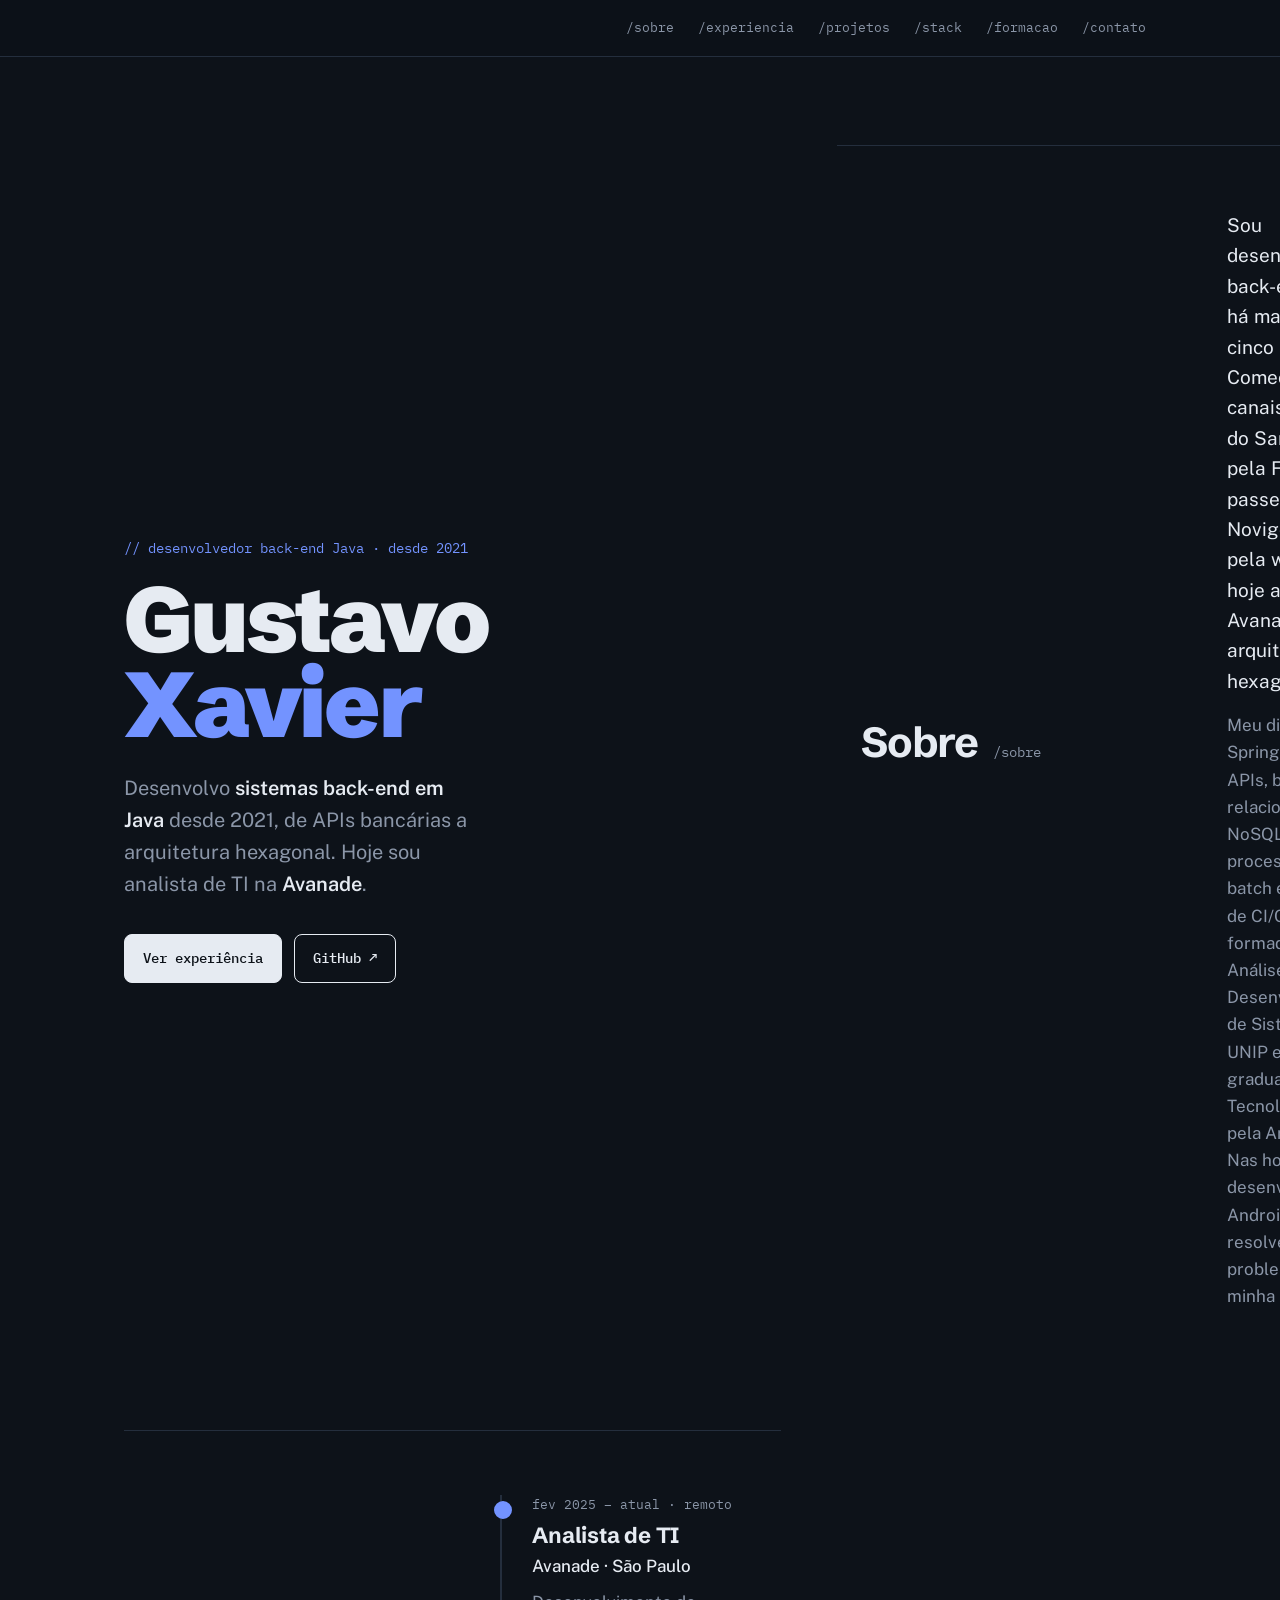
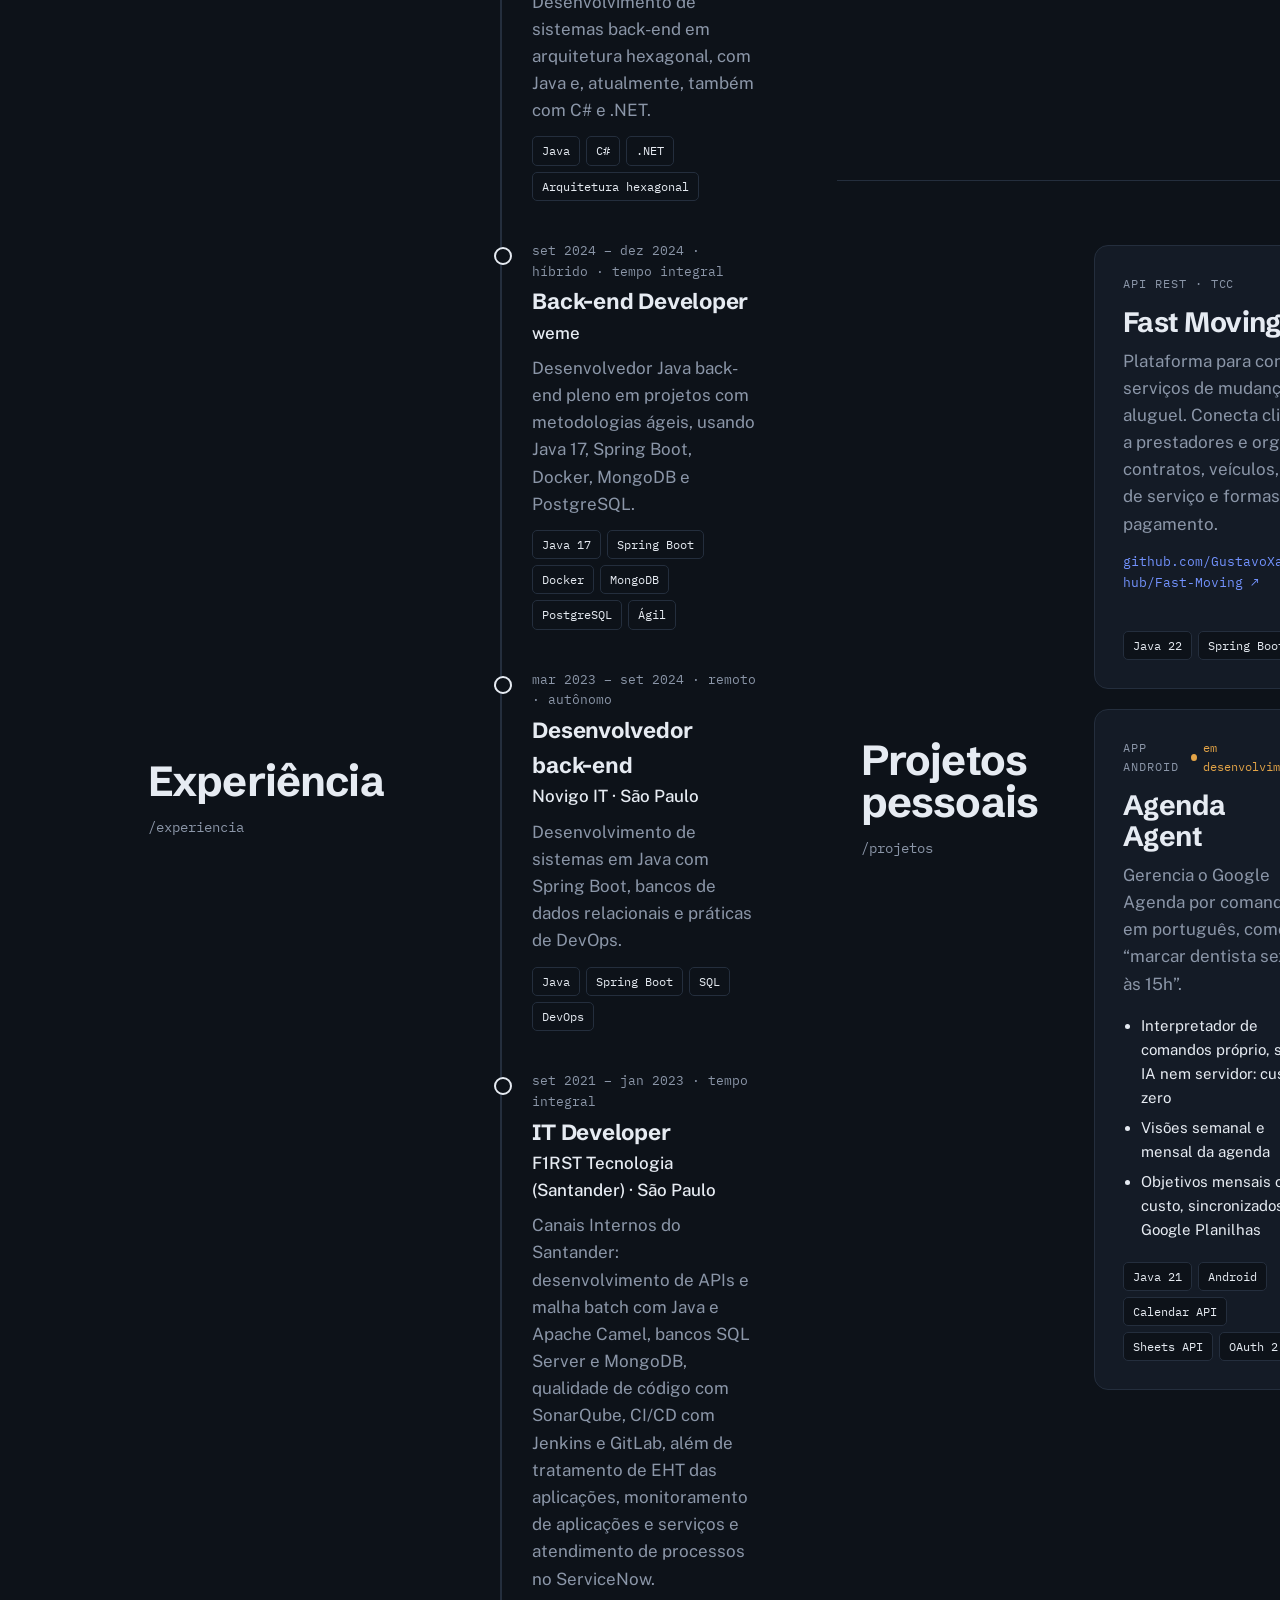
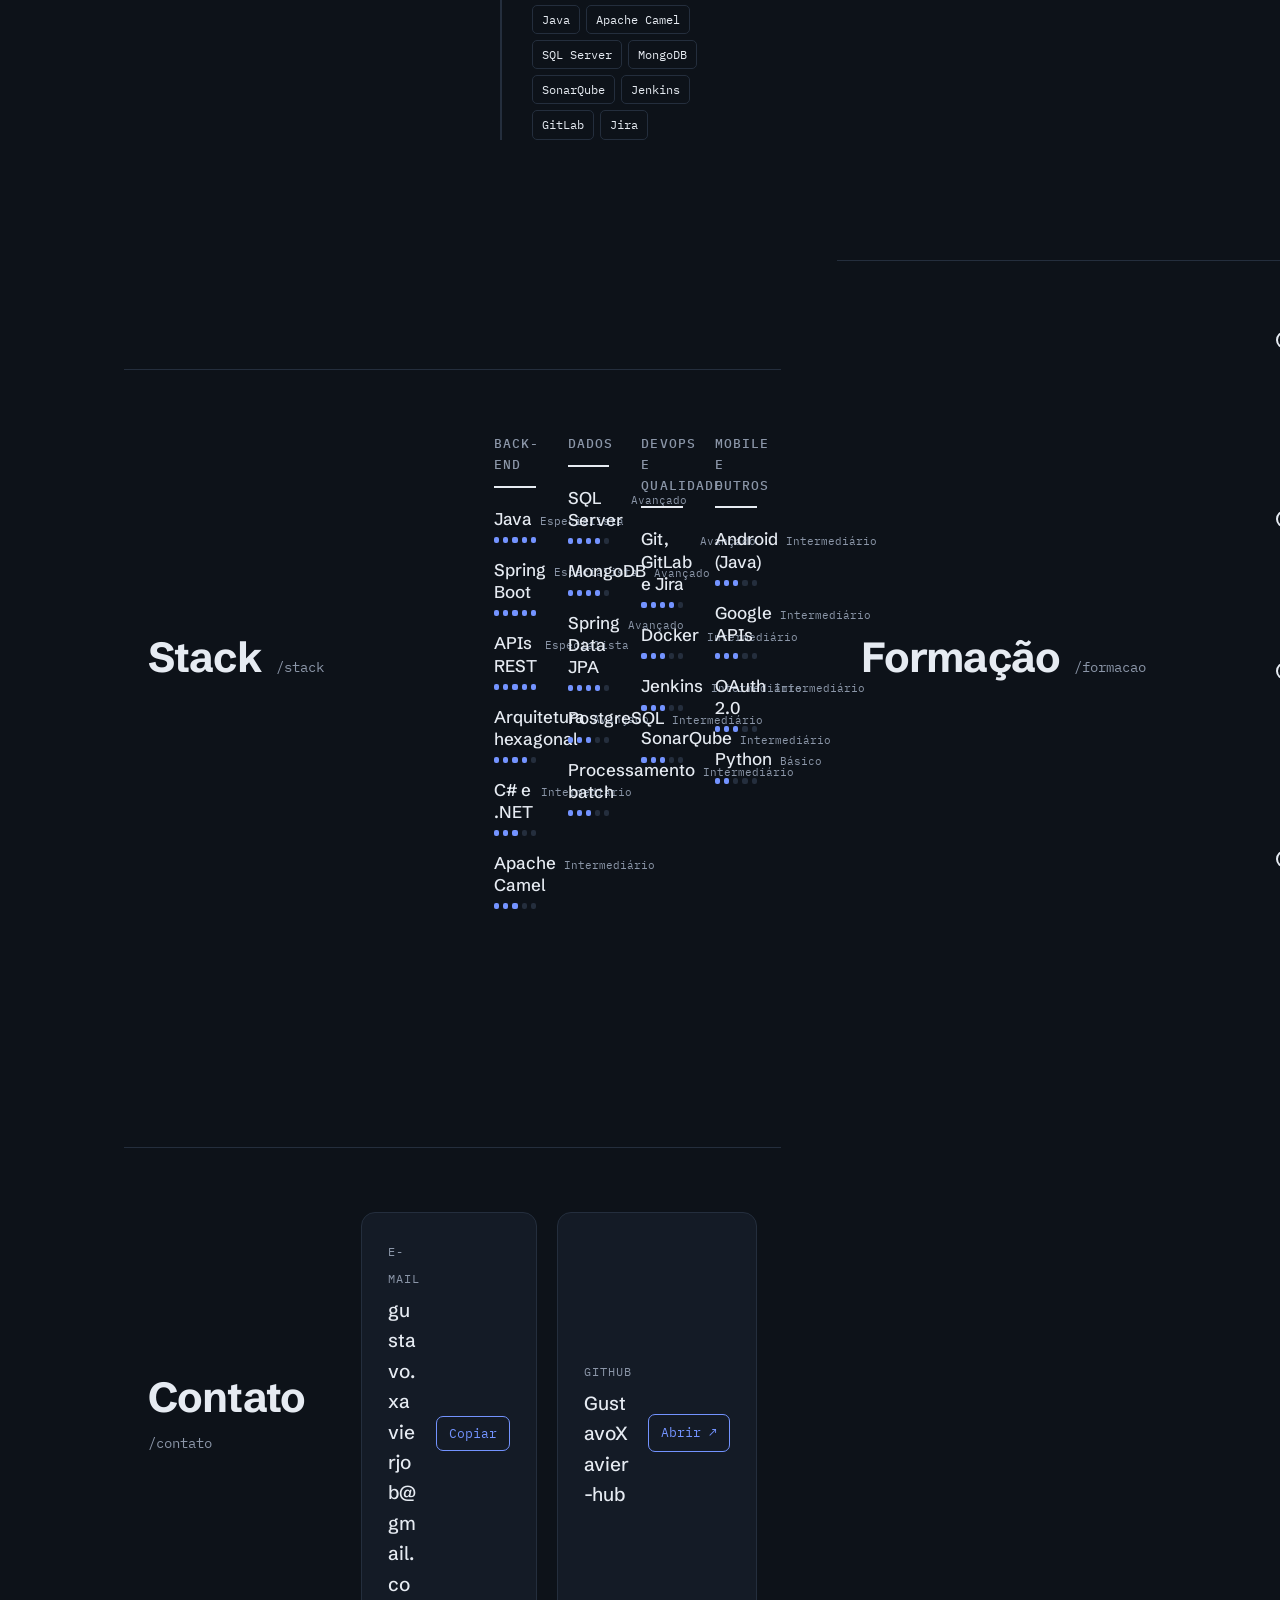
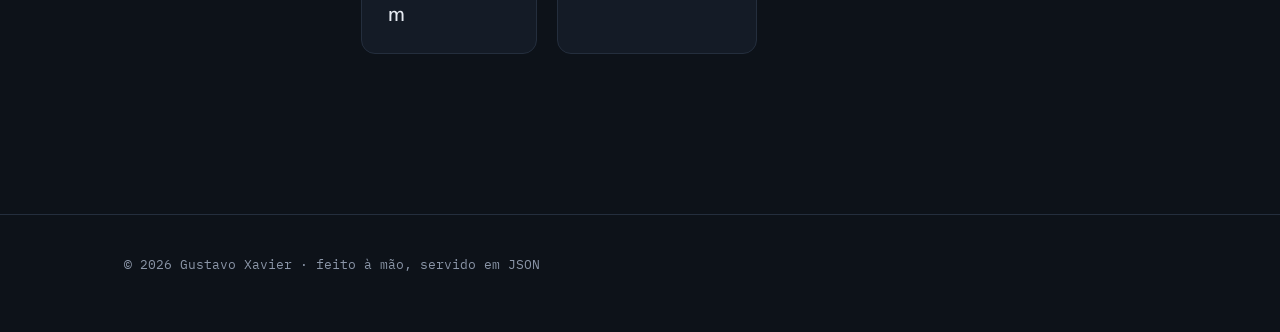
==== commit 5ab1e484: "Update index.html" ====
--- a/index.html
+++ b/index.html
@@ -37,16 +37,7 @@
         </div>
       </div>
 
-      <div class="response" aria-label="Resumo do perfil em formato JSON">
-        <div class="req">
-          <span class="path">/api/gustavo</span>
-          <span class="status">200 OK</span>
-        </div>
-        <pre id="json"></pre>
-      </div>
-    </div>
-  </section>
-
+      
   <section class="res" id="sobre">
     <div class="wrap">
       <div class="endpoint"><h2>Sobre</h2><code>/sobre</code></div>
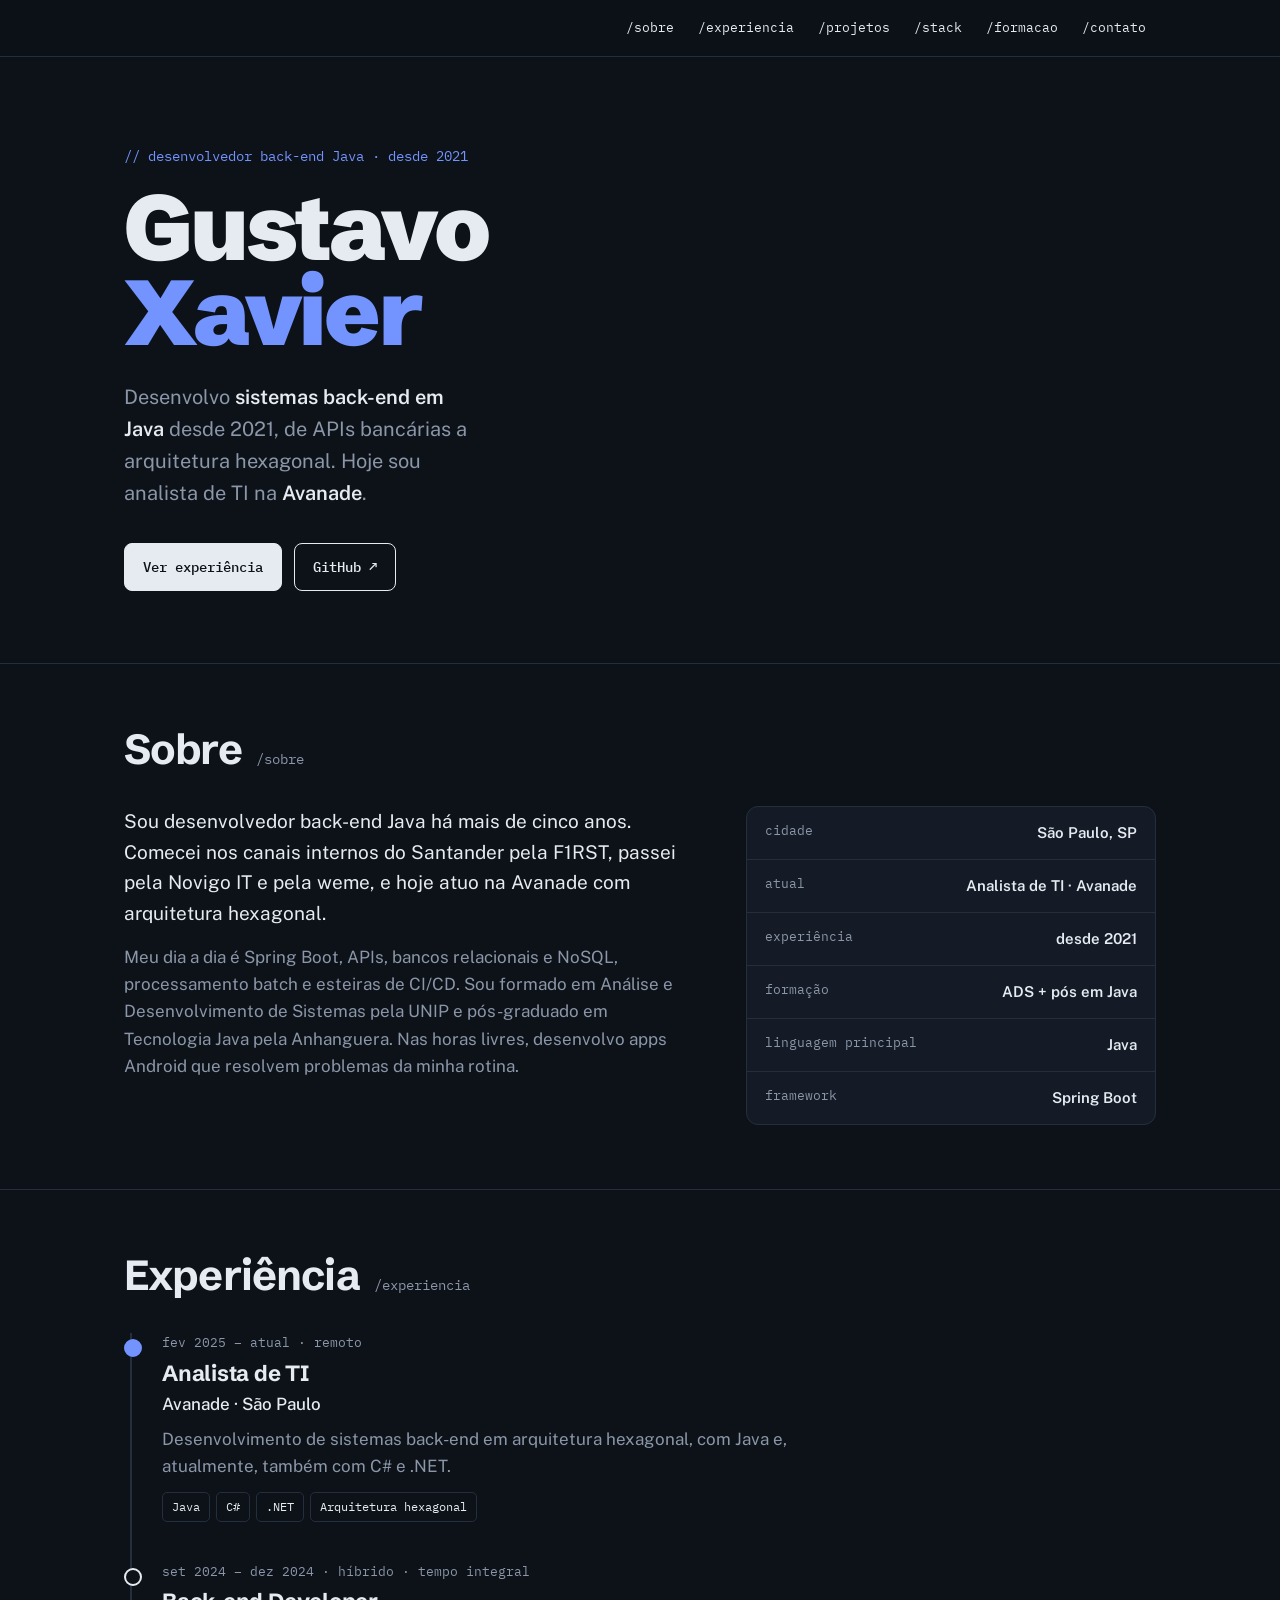
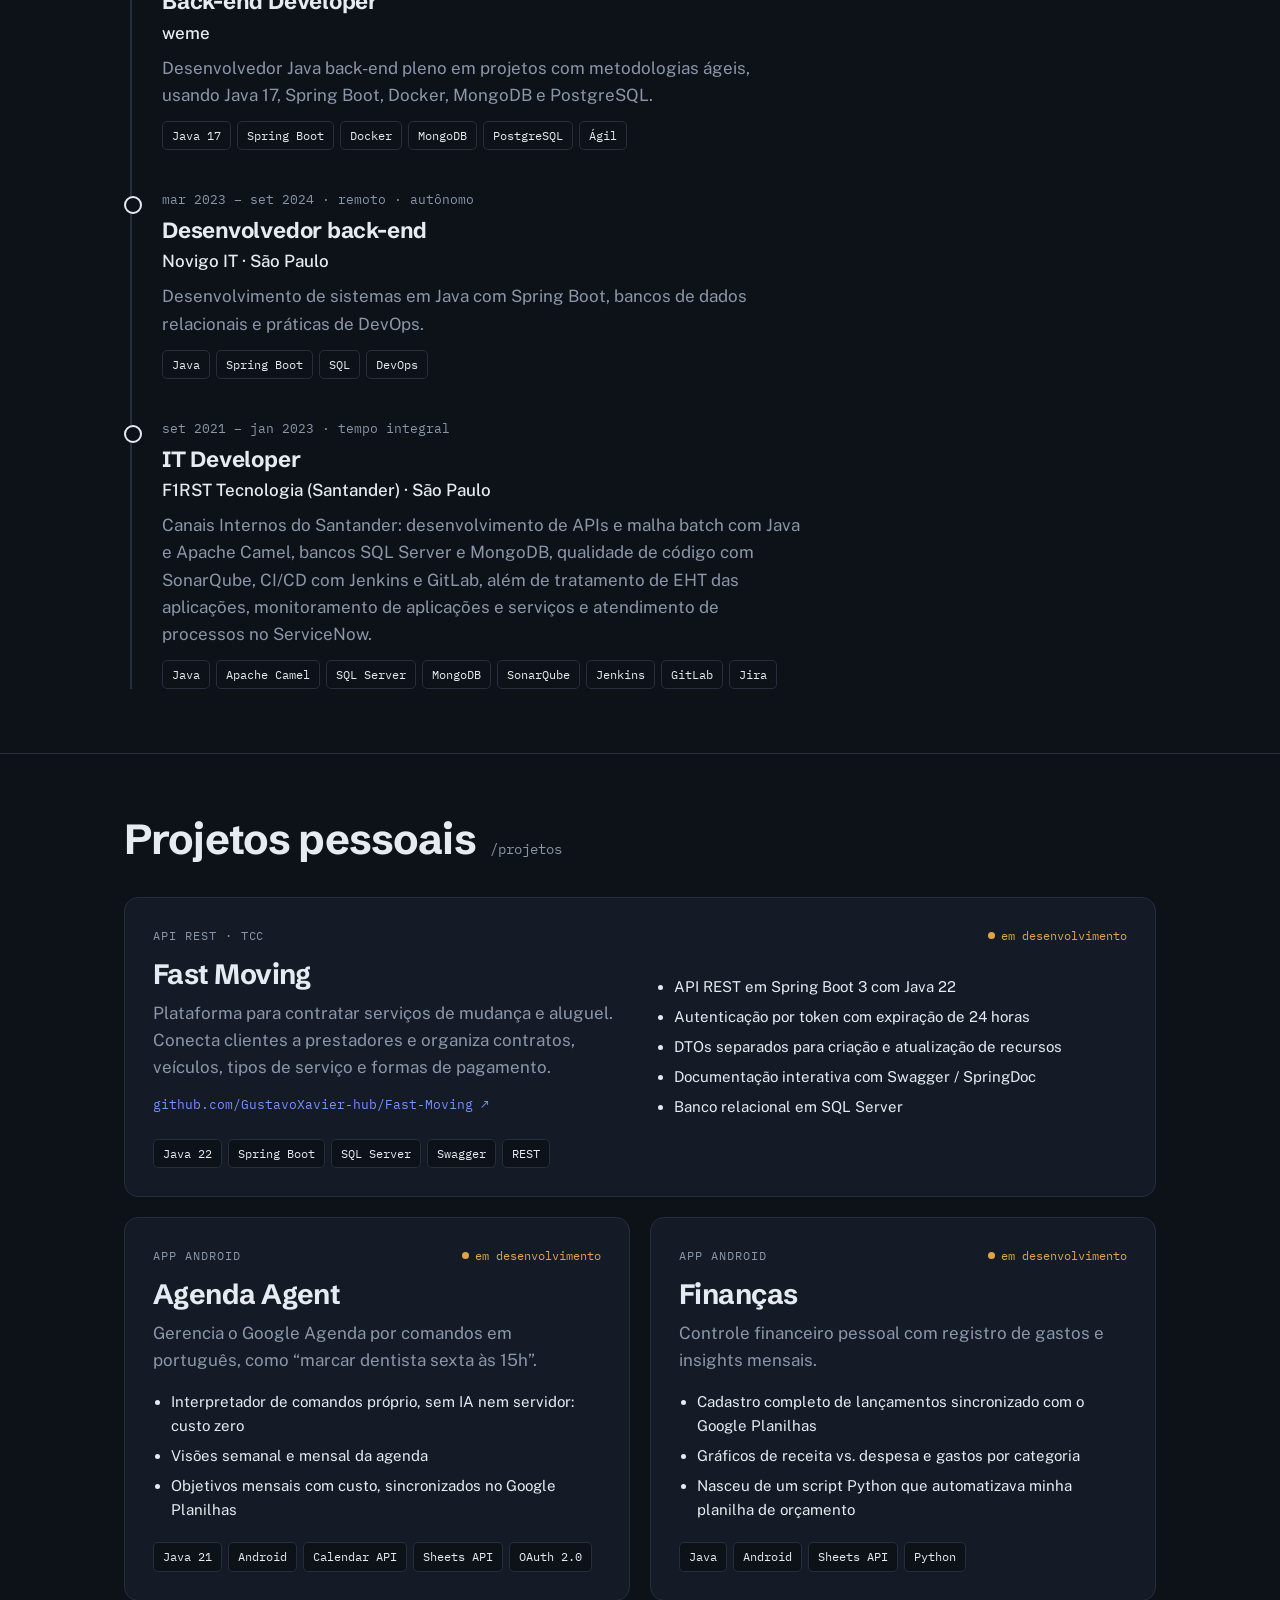
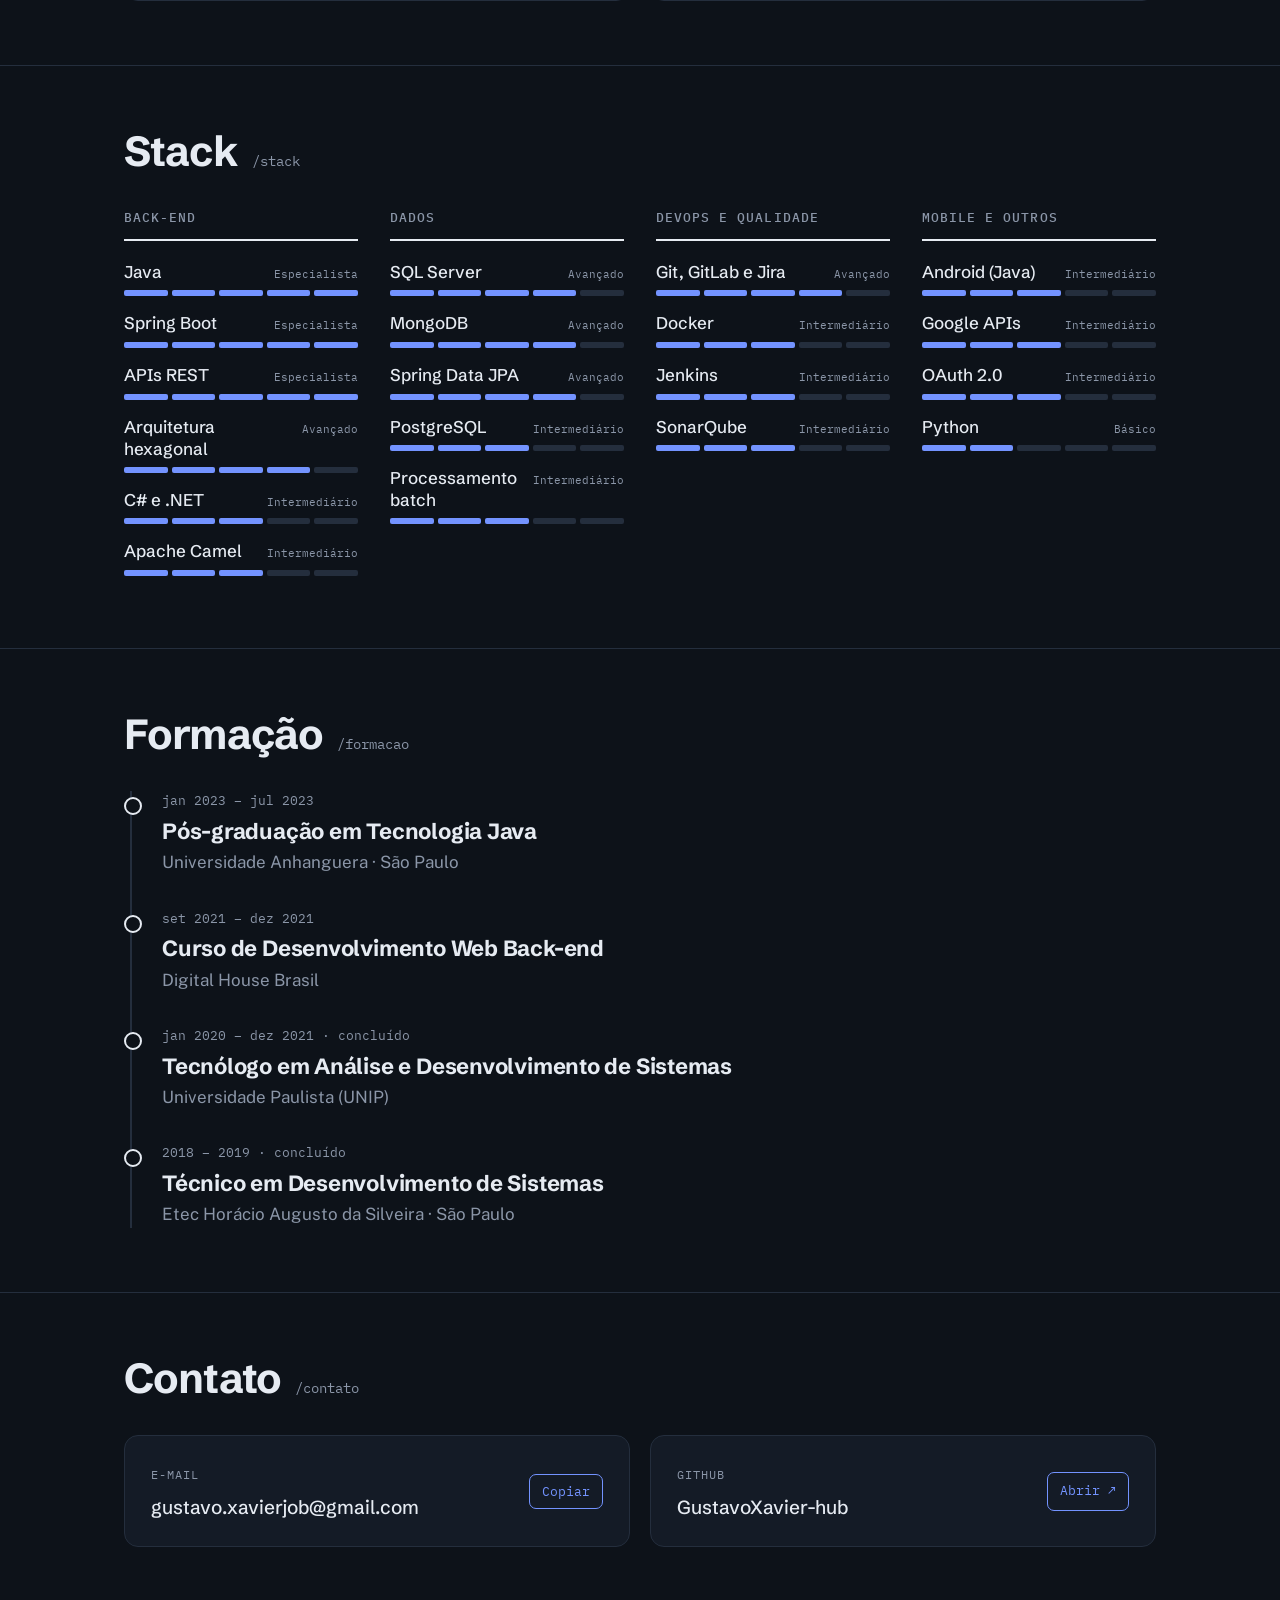
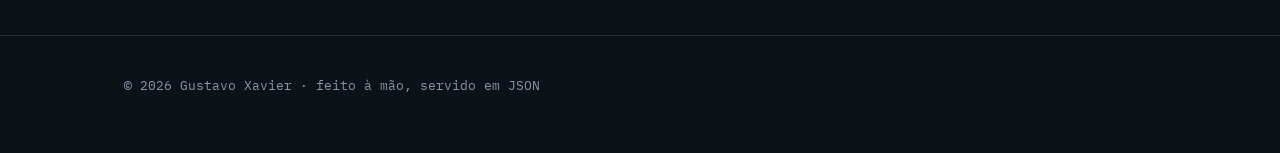
==== commit 67b767b0: "Corrige HTML quebrado e remove sobras da caixa de JSON A remoção da caixa de JSON deixou </div> e </" ====
--- a/index.html
+++ b/index.html
@@ -36,8 +36,9 @@
           <a class="btn ghost" href="https://github.com/GustavoXavier-hub">GitHub ↗</a>
         </div>
       </div>
-
-      
+    </div>
+  </section>
+
   <section class="res" id="sobre">
     <div class="wrap">
       <div class="endpoint"><h2>Sobre</h2><code>/sobre</code></div>
--- a/style.css
+++ b/style.css
@@ -24,12 +24,11 @@
 .bar{position:sticky;top:0;z-index:5;background:rgba(13,18,25,.85);backdrop-filter:blur(8px);border-bottom:1px solid var(--line)}
 .bar .wrap{display:flex;align-items:center;justify-content:flex-end;height:56px;gap:16px}
 .bar nav{display:flex;gap:4px;overflow-x:auto}
-.bar nav a{font-family:var(--mono);font-size:13px;text-decoration:none;color:var(--muted);padding:6px 10px;border-radius:6px;white-space:nowrap}
+.bar nav a{font-family:var(--mono);font-size:13px;text-decoration:none;color:var(--ink);padding:6px 10px;border-radius:6px;white-space:nowrap}
 .bar nav a:hover{background:var(--surface);color:var(--ink)}
 
 /* hero */
 .hero{padding:88px 0 72px}
-.hero .wrap{display:grid;grid-template-columns:1.05fr .95fr;gap:56px;align-items:center}
 .hello{font-family:var(--mono);font-size:14px;color:var(--cobalt);margin-bottom:18px}
 h1{font-family:var(--display);font-weight:900;font-size:clamp(52px,8vw,92px);line-height:.92;letter-spacing:-.035em}
 h1 span{display:block;color:var(--cobalt)}
@@ -40,17 +39,6 @@
 .btn.primary{background:var(--ink);color:var(--bg)}
 .btn.primary:hover{background:var(--cobalt);border-color:var(--cobalt);color:var(--bg)}
 .btn.ghost:hover{background:var(--surface)}
-
-/* a resposta da API: assinatura da página */
-.response{background:var(--code);color:#C9D3E3;border:1px solid var(--line);border-radius:14px;overflow:hidden;box-shadow:0 30px 70px -30px rgba(0,0,0,.8)}
-.response .req{display:flex;align-items:center;gap:10px;padding:14px 18px;border-bottom:1px solid #222D3D;font-family:var(--mono);font-size:13px}
-.method{font-family:var(--mono);font-size:12px;font-weight:600;letter-spacing:.04em;padding:3px 8px;border-radius:5px;background:var(--cobalt);color:var(--bg)}
-.req .path{color:#fff}
-.req .status{margin-left:auto;color:#7EE0A6}
-.response pre{font-family:var(--mono);font-size:14px;line-height:1.75;padding:20px 22px 24px;white-space:pre-wrap;min-height:330px}
-.k{color:#8FB4FF}.s{color:#F2C27A}.p{color:#5E6B80}
-.caret{display:inline-block;width:8px;height:1.1em;background:#8FB4FF;vertical-align:-3px;animation:blink 1s steps(1) infinite}
-@keyframes blink{50%{opacity:0}}
 
 /* seções como endpoints */
 section.res{padding:64px 0;border-top:1px solid var(--line)}
@@ -123,15 +111,13 @@
 
 @media (max-width:860px){
   .hero{padding:56px 0 48px}
-  .hero .wrap,.about,.feature .cols,.contact{grid-template-columns:1fr}
+  .about,.feature .cols,.contact{grid-template-columns:1fr}
   .projects{grid-template-columns:1fr}
   .stack{grid-template-columns:repeat(2,1fr);gap:28px}
-  .response pre{min-height:0;font-size:13px}
   .bar{display:none}
 }
 @media (prefers-reduced-motion:reduce){
   html{scroll-behavior:auto}
-  .caret{animation:none}
   .proj{transition:none}
   .proj:hover{transform:none}
 }
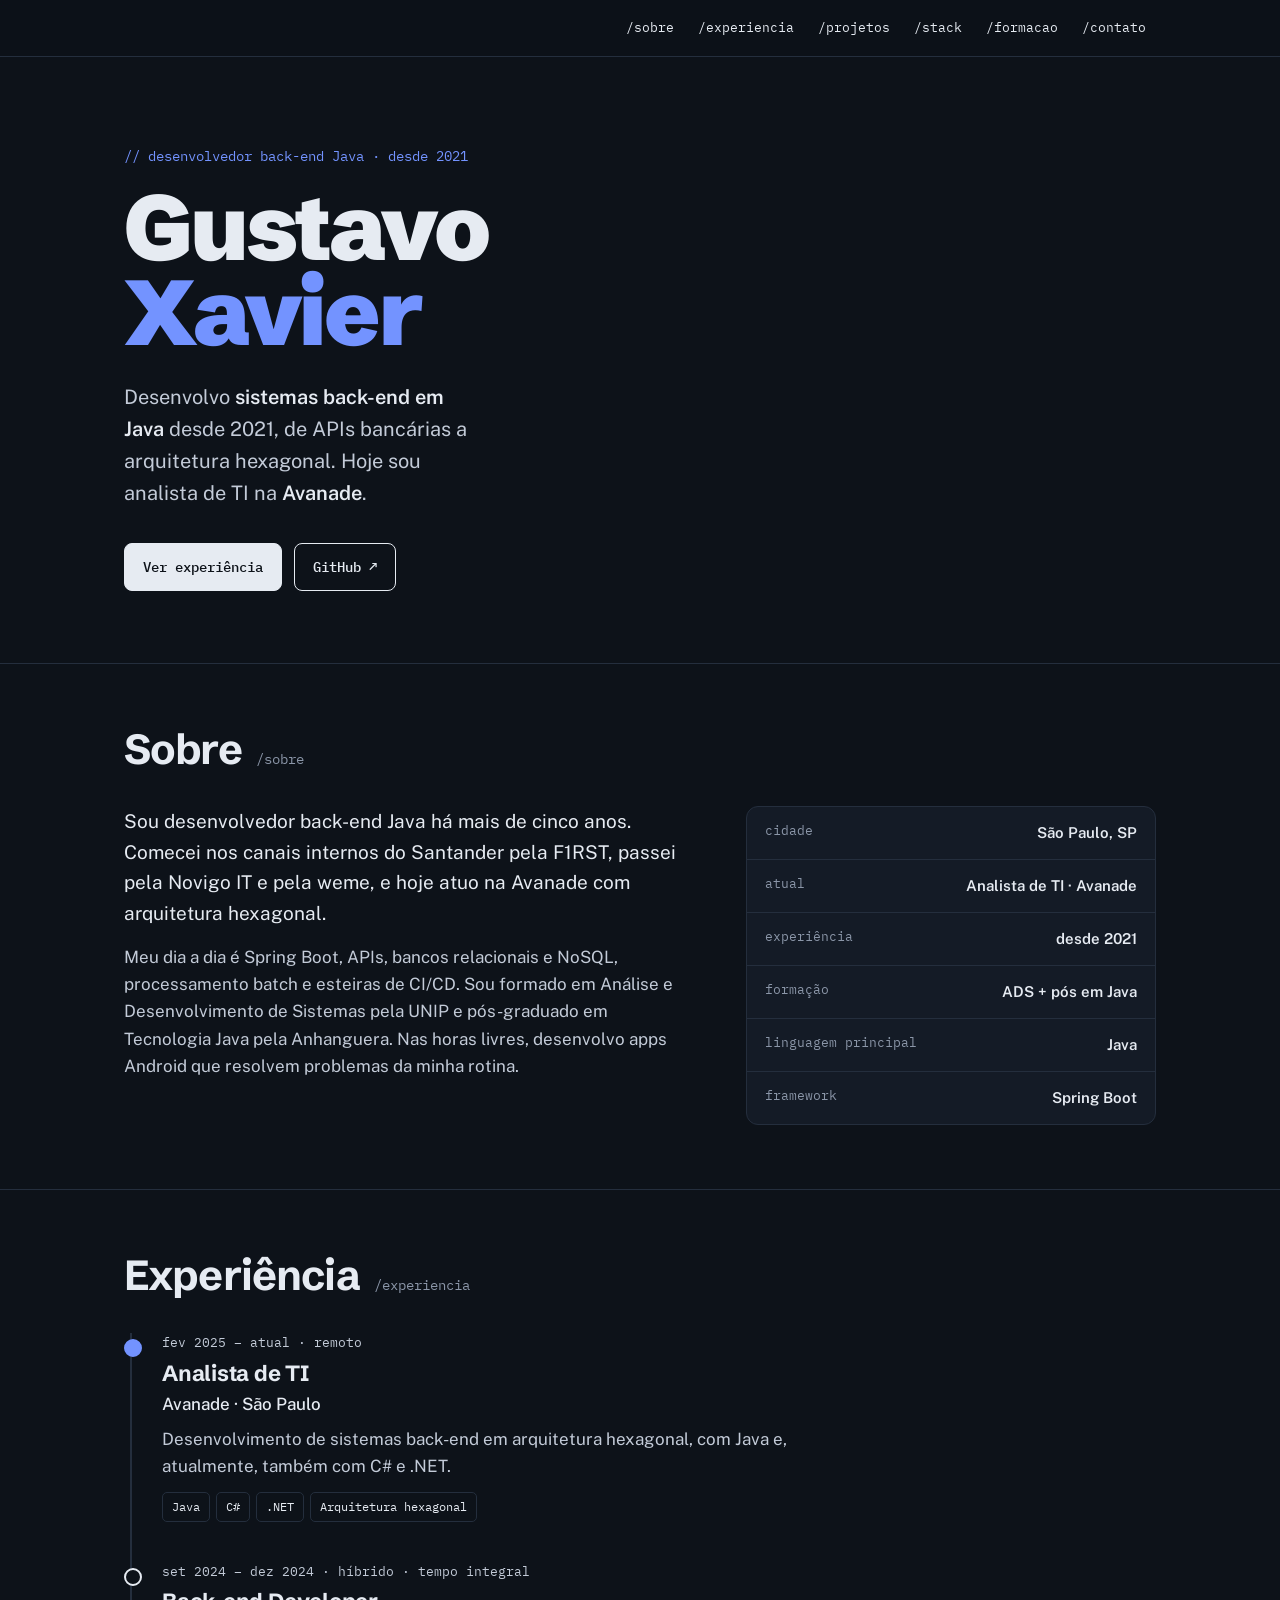
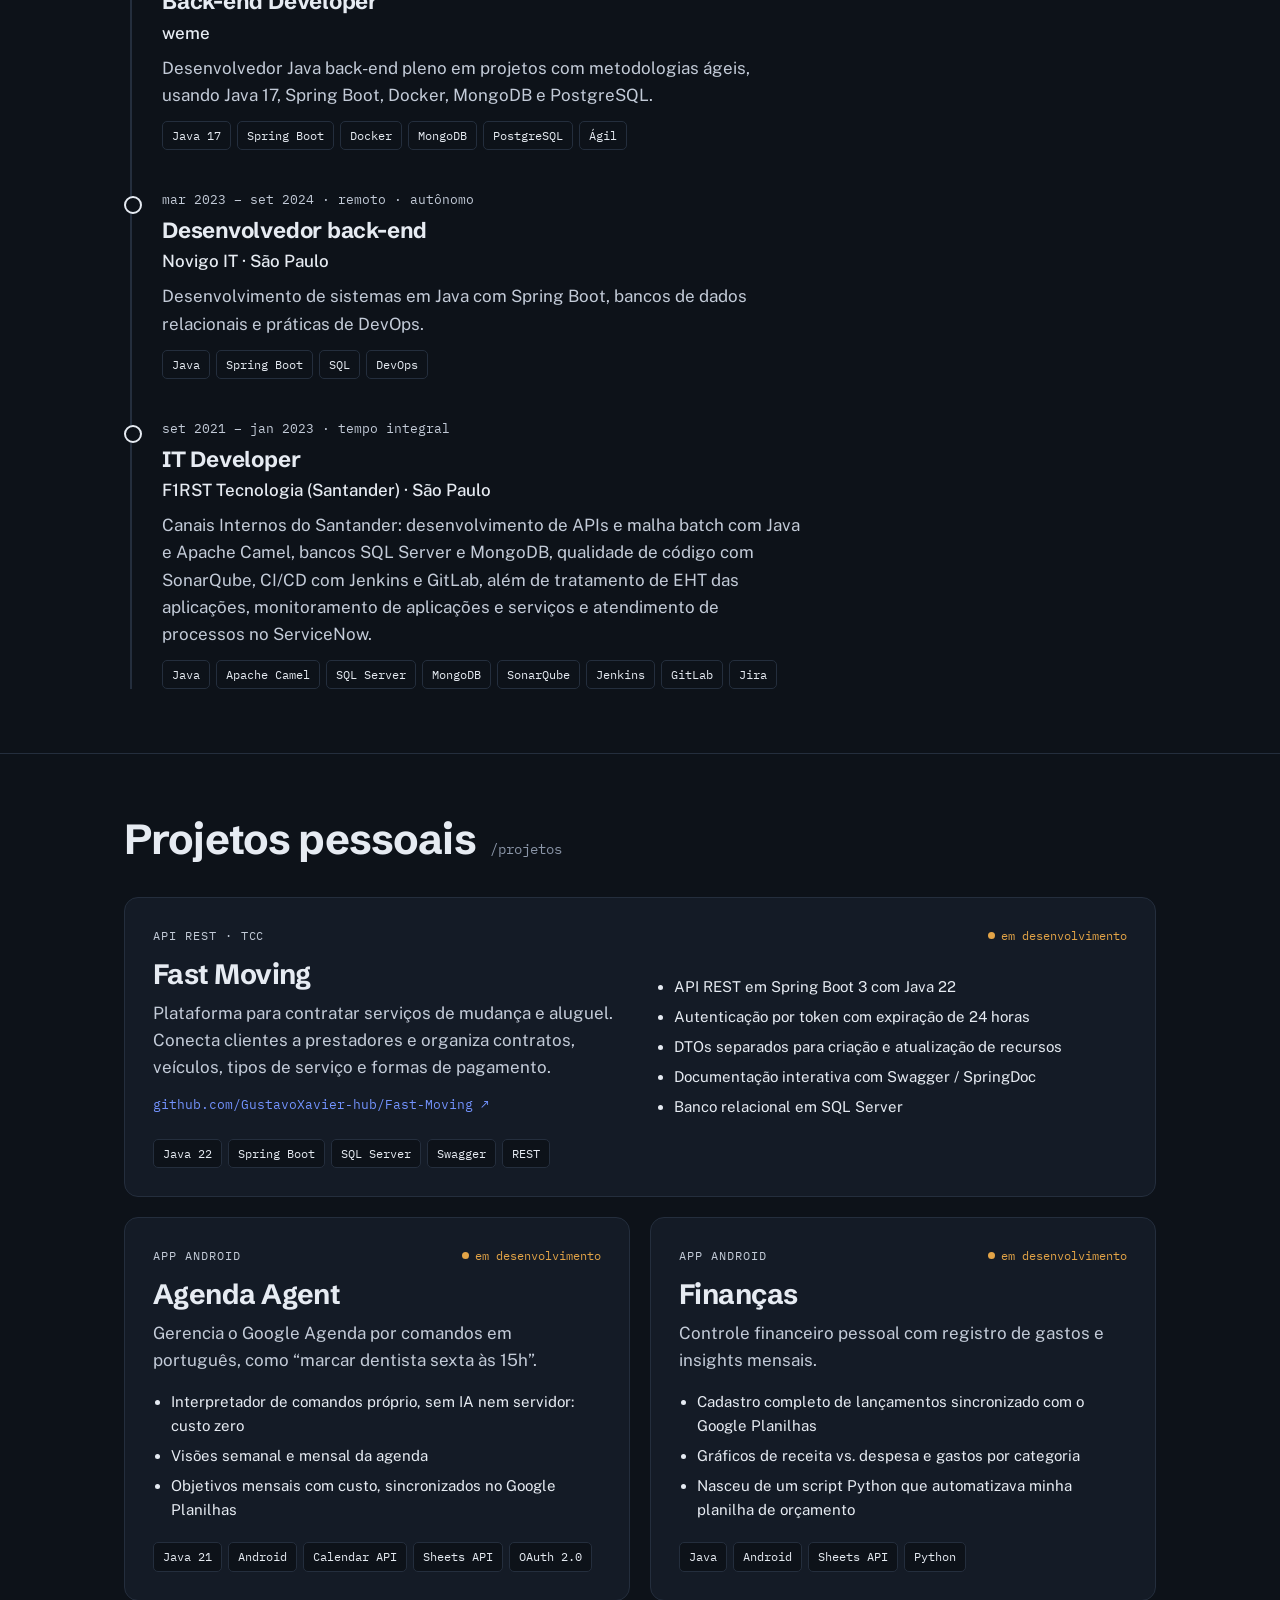
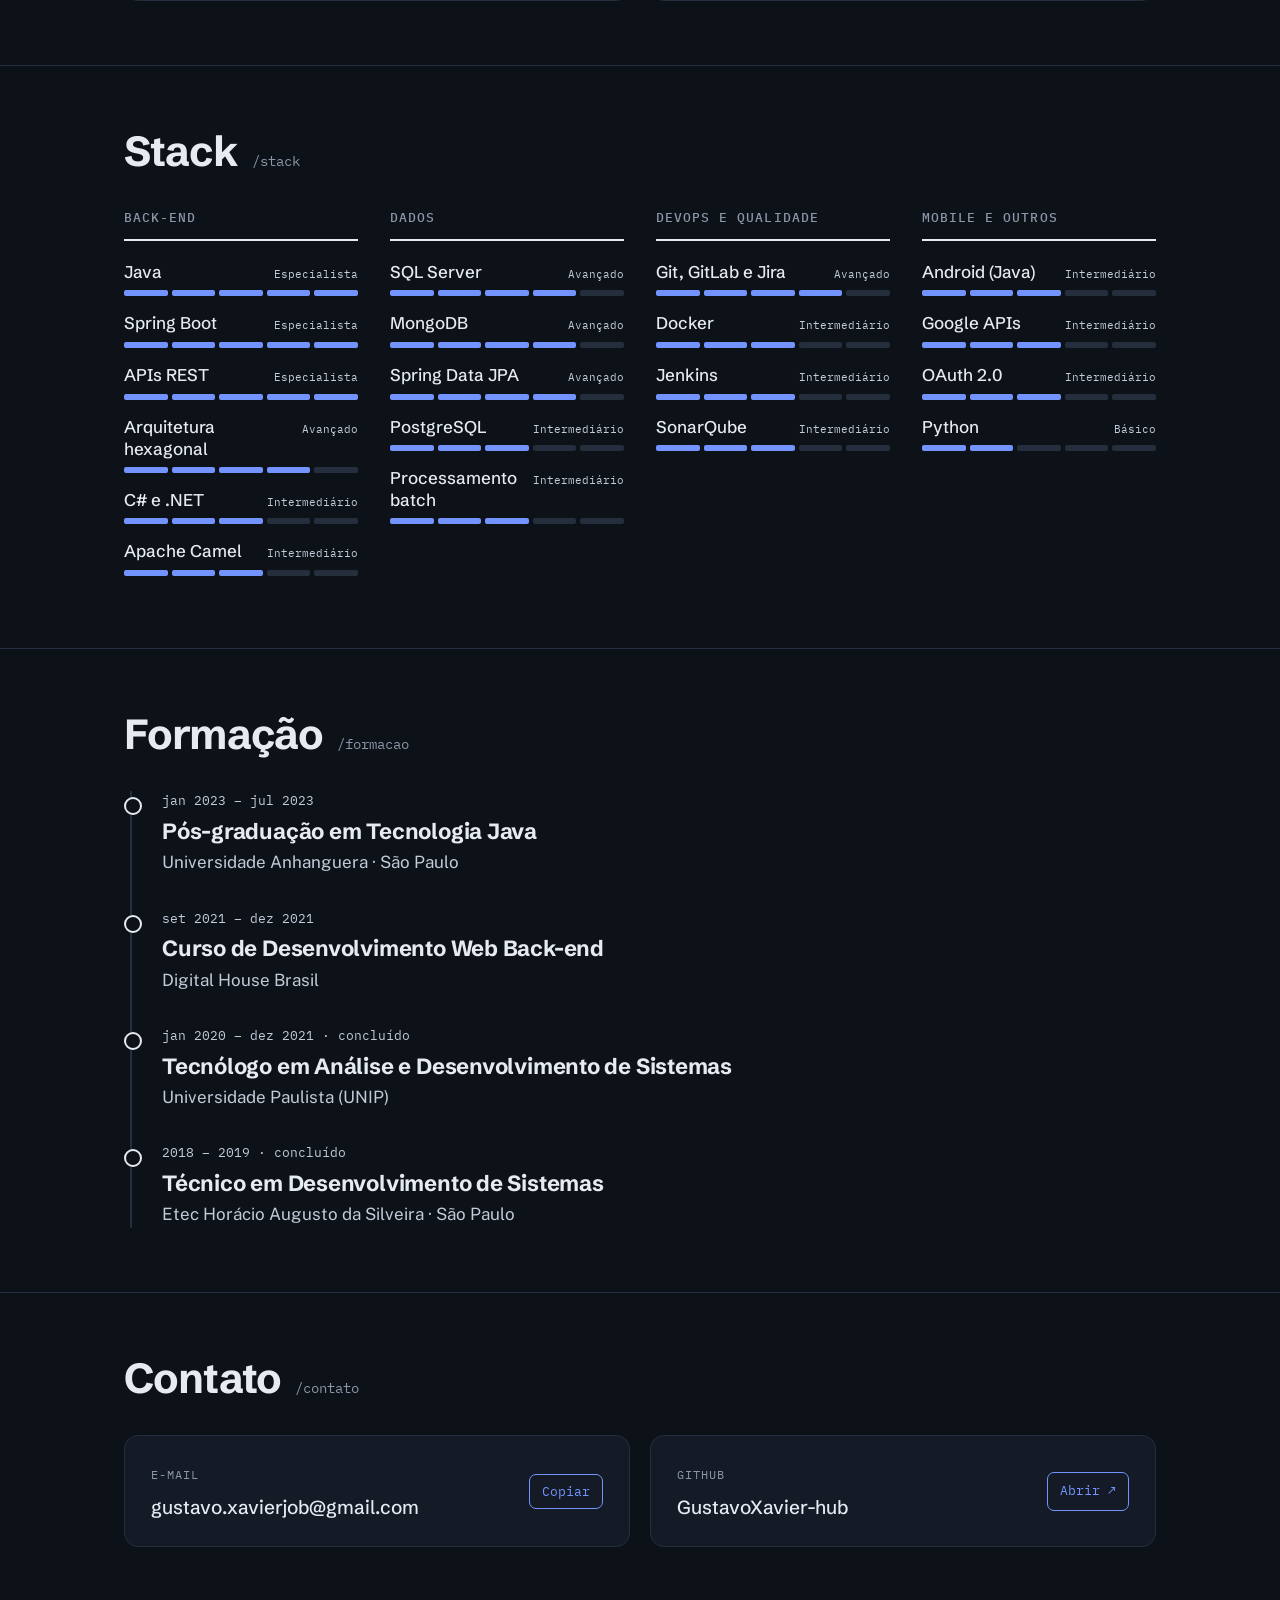
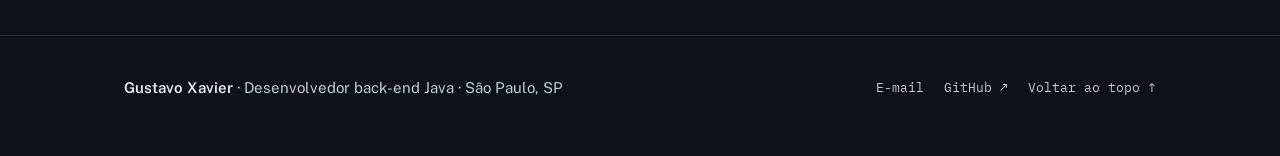
==== commit e65471fd: "Refaz o rodapé e clareia etiquetas e níveis Rodapé sem a data e sem a frase do JSON: nome, cargo, ci" ====
--- a/index.html
+++ b/index.html
@@ -228,7 +228,14 @@
 </main>
 
 <footer>
-  <div class="wrap"><p>© 2026 Gustavo Xavier · feito à mão, servido em JSON</p></div>
+  <div class="wrap">
+    <p><b>Gustavo Xavier</b> · Desenvolvedor back-end Java · São Paulo, SP</p>
+    <nav aria-label="Links do rodapé">
+      <a href="mailto:gustavo.xavierjob@gmail.com">E-mail</a>
+      <a href="https://github.com/GustavoXavier-hub">GitHub ↗</a>
+      <a href="#">Voltar ao topo ↑</a>
+    </nav>
+  </div>
 </footer>
 
 <script src="script.js"></script>
--- a/style.css
+++ b/style.css
@@ -3,6 +3,7 @@
   --surface:#141B26;
   --ink:#E6EBF2;
   --muted:#8B96A8;
+  --text:#C3CBD8;
   --line:#242E3D;
   --cobalt:#7393FF;
   --cobalt-soft:rgba(115,147,255,.14);
@@ -32,7 +33,7 @@
 .hello{font-family:var(--mono);font-size:14px;color:var(--cobalt);margin-bottom:18px}
 h1{font-family:var(--display);font-weight:900;font-size:clamp(52px,8vw,92px);line-height:.92;letter-spacing:-.035em}
 h1 span{display:block;color:var(--cobalt)}
-.lede{margin-top:26px;font-size:20px;color:var(--muted);max-width:30ch}
+.lede{margin-top:26px;font-size:20px;color:var(--text);max-width:30ch}
 .lede strong{color:var(--ink);font-weight:600}
 .cta{display:flex;gap:12px;margin-top:34px;flex-wrap:wrap}
 .btn{font-family:var(--mono);font-size:14px;font-weight:500;text-decoration:none;padding:12px 18px;border-radius:8px;border:1px solid var(--ink);display:inline-flex;align-items:center;gap:8px}
@@ -49,7 +50,7 @@
 
 .about{display:grid;grid-template-columns:1.4fr 1fr;gap:48px}
 .about p{font-size:19px;max-width:56ch}
-.about p + p{margin-top:16px;color:var(--muted);font-size:17px}
+.about p + p{margin-top:16px;color:var(--text);font-size:17px}
 .facts{list-style:none;border:1px solid var(--line);border-radius:12px;background:var(--surface)}
 .facts li{display:flex;justify-content:space-between;gap:16px;padding:14px 18px;font-size:15px}
 .facts li + li{border-top:1px solid var(--line)}
@@ -61,11 +62,11 @@
 .proj:hover{border-color:var(--cobalt);transform:translateY(-2px)}
 .proj.feature{grid-column:1 / -1}
 .proj .top{display:flex;justify-content:space-between;align-items:center;gap:12px;margin-bottom:14px}
-.kind{font-family:var(--mono);font-size:12px;color:var(--muted);text-transform:uppercase;letter-spacing:.08em}
+.kind{font-family:var(--mono);font-size:12px;color:var(--text);text-transform:uppercase;letter-spacing:.08em}
 .state{font-family:var(--mono);font-size:12px;color:var(--amber);display:inline-flex;align-items:center;gap:6px}
 .state::before{content:"";width:7px;height:7px;border-radius:50%;background:var(--amber)}
 .proj h3{font-family:var(--display);font-weight:700;font-size:28px;letter-spacing:-.02em;line-height:1.1}
-.proj p{margin-top:10px;color:var(--muted)}
+.proj p{margin-top:10px;color:var(--text)}
 .proj ul.points{margin-top:16px;padding-left:18px;color:var(--ink);font-size:15px}
 .proj ul.points li + li{margin-top:6px}
 .feature .cols{display:grid;grid-template-columns:1fr 1fr;gap:32px}
@@ -80,7 +81,7 @@
 .group li{padding:8px 0}
 .sk{display:flex;justify-content:space-between;align-items:baseline;gap:8px}
 .sk span{font-family:var(--display);font-weight:500;font-size:17px;line-height:1.3}
-.sk em{font-style:normal;font-family:var(--mono);font-size:11px;color:var(--muted)}
+.sk em{font-style:normal;font-family:var(--mono);font-size:11px;color:var(--text)}
 .meter{display:grid;grid-template-columns:repeat(5,1fr);gap:4px;margin-top:7px}
 .meter i{height:6px;border-radius:2px;background:var(--line)}
 .meter i.on{background:var(--cobalt)}
@@ -91,9 +92,9 @@
 .timeline li:last-child{padding-bottom:0}
 .timeline li::before{content:"";position:absolute;left:-8px;top:6px;width:14px;height:14px;border-radius:50%;background:var(--bg);border:2px solid var(--ink)}
 .timeline li.now::before{background:var(--cobalt);border-color:var(--cobalt)}
-.when{font-family:var(--mono);font-size:13px;color:var(--muted)}
+.timeline .when{font-family:var(--mono);font-size:13px;color:var(--text)}
 .timeline h3{font-family:var(--display);font-weight:700;font-size:22px;letter-spacing:-.01em;margin-top:2px}
-.timeline p{color:var(--muted)}
+.timeline p{color:var(--text)}
 .timeline .org{color:var(--ink);font-weight:500}
 .timeline .desc{margin-top:8px;max-width:64ch}
 .jobs .tags{padding-top:12px}
@@ -107,7 +108,12 @@
 .ch a:hover, .ch button:hover{background:var(--cobalt);color:var(--bg)}
 
 footer{padding:40px 0 56px;border-top:1px solid var(--line);margin-top:24px}
-footer p{font-family:var(--mono);font-size:13px;color:var(--muted)}
+footer .wrap{display:flex;justify-content:space-between;align-items:center;flex-wrap:wrap;gap:16px 32px}
+footer p{font-size:15px;color:var(--text)}
+footer p b{color:var(--ink);font-weight:600}
+footer nav{display:flex;flex-wrap:wrap;gap:20px}
+footer nav a{font-family:var(--mono);font-size:13px;color:var(--text);text-decoration:none}
+footer nav a:hover{color:var(--cobalt)}
 
 @media (max-width:860px){
   .hero{padding:56px 0 48px}
